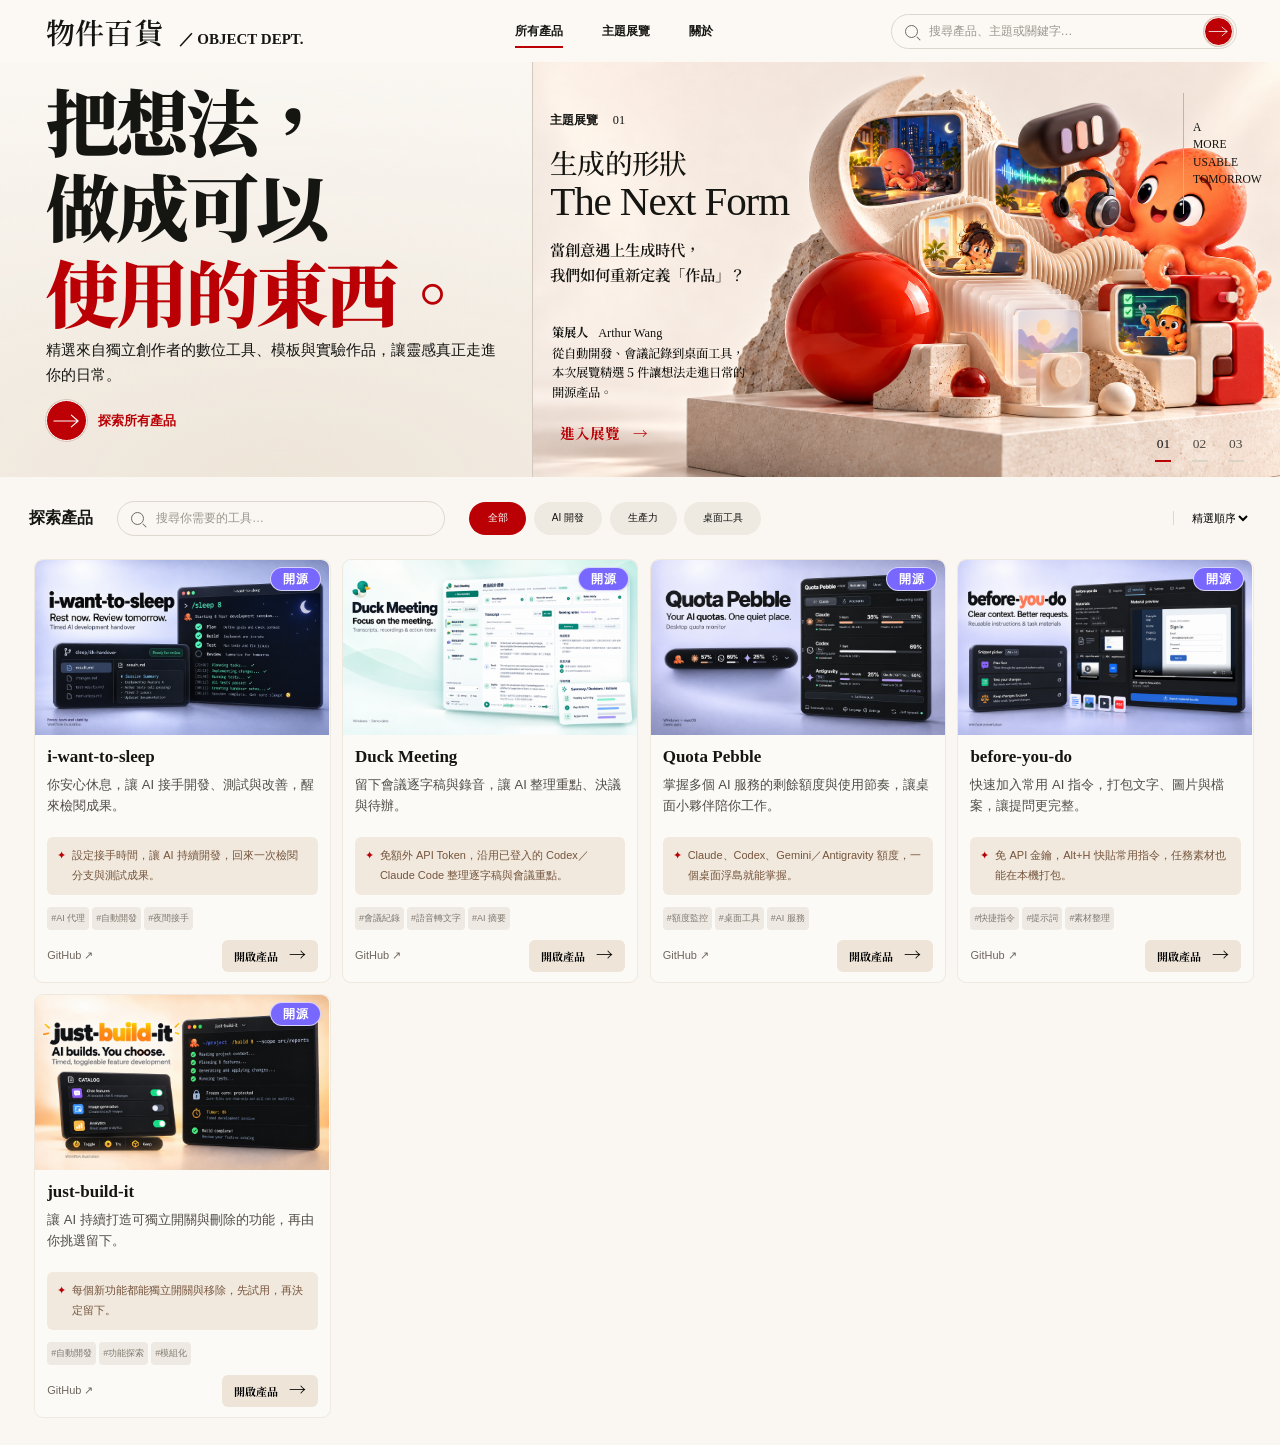
==== index.html @ e3a7eae2 "Publish Arthur Wang static product portfolio" ====
<!doctype html><html lang="zh-Hant"><meta charset="utf-8"><meta name="viewport" content="width=device-width, initial-scale=1"><title>物件百貨 — Arthur Wang 的開源產品展覽</title><meta name="description" content="探索 Arthur Wang 製作的開源產品：AI 開發、會議記錄、額度監控與桌面工具。">
<link rel="stylesheet" href="prototype.css">
<header><a href="#"><b>物件百貨 <small>／ OBJECT DEPT.</small></b></a><nav><a href="#products">所有產品</a><a href="#exhibition" id="nav-exhibition">主題展覽</a><a href="#about" id="about">關於</a></nav><div class="header-search"><span class="search-icon" aria-hidden="true"></span><input id="global-search" placeholder="搜尋產品、主題或關鍵字…" aria-label="全站搜尋"><button class="search-submit round-arrow" aria-label="查看搜尋結果"><svg viewBox="0 0 32 24" aria-hidden="true" focusable="false"><path d="M3 12h25m-7-6 7 6-7 6"/></svg></button></div></header>
<main><section class="hero"><div class="intro"><h1>把想法，<br>做成可以<br><span class="red">使用的東西。</span></h1><p>精選來自獨立創作者的數位工具、模板與實驗作品，讓靈感真正走進你的日常。</p><a class="primary" href="#products"><span class="circle round-arrow" aria-hidden="true"><svg viewBox="0 0 32 24" aria-hidden="true" focusable="false"><path d="M3 12h25m-7-6 7 6-7 6"/></svg></span>探索所有產品</a></div><section class="feature" id="exhibition" aria-label="主題展覽">
 <img class="exhibition-art" src="hero-options/with-products/exhibition-01.png" alt="章魚策展人：章魚角色、產品情境展框與暖白紅色雕塑">
 <div class="exhibition-copy" id="exhibition-panel" role="tabpanel" aria-labelledby="exhibition-tab-0">
  <p class="exhibition-eyebrow">主題展覽 <span id="exhibition-number">01</span></p>
  <h2><span id="exhibition-title">生成的形狀</span><span id="exhibition-english" lang="en">The Next Form</span></h2>
  <p id="exhibition-subtitle">當創意遇上生成時代，<br>我們如何重新定義「作品」？</p>
  <div class="exhibition-curator"><p>策展人 <span id="exhibition-curator">Arthur Wang</span></p><p id="exhibition-note">從自動開發、會議記錄到桌面工具，<br>本次展覽精選 5 件讓想法走進日常的<br>開源產品。</p></div>
  <button class="exhibition-link" id="enter">進入展覽 <span aria-hidden="true">→</span></button>
 </div>
 <p class="exhibition-motto" lang="en">A<br>MORE<br>USABLE<br>TOMORROW</p>
 <div class="exhibition-tabs" role="tablist" aria-label="選擇主題展覽"><button id="exhibition-tab-0" role="tab" aria-selected="true" aria-controls="exhibition-panel" tabindex="0" data-slide="0">01</button><button id="exhibition-tab-1" role="tab" aria-selected="false" aria-controls="exhibition-panel" tabindex="-1" data-slide="1">02</button><button id="exhibition-tab-2" role="tab" aria-selected="false" aria-controls="exhibition-panel" tabindex="-1" data-slide="2">03</button></div>
</section></section>
<section id="products"><div class="toolbar"><b>探索產品</b><label class="product-search"><span class="search-icon" aria-hidden="true"></span><input id="search" placeholder="搜尋你需要的工具…" aria-label="搜尋產品"></label><div class="chips" id="categories"></div><select id="sort" aria-label="產品排序"><option value="default">精選順序</option><option value="category">類別排序</option><option value="name">名稱排序</option></select><small id="count" aria-live="polite"></small></div><div class="grid"><article class="card" data-id="i-want-to-sleep" data-category="AI 開發" data-order="1">
 <div class="product-visual"><img src="products/i-want-to-sleep-marketplace-v2.png" alt="i-want-to-sleep 產品情境示意圖，參考 README 原圖生成"><span class="product-badge product-badge--opensource">開源</span></div>
 <div class="card-copy"><h3>i-want-to-sleep</h3><p>你安心休息，讓 AI 接手開發、測試與改善，醒來檢閱成果。</p><p class="product-highlight"><span aria-hidden="true">✦</span><span>設定接手時間，讓 AI 持續開發，回來一次檢閱分支與測試成果。</span></p></div>
 <footer><small><span class="tag">#AI 代理</span><span class="tag">#自動開發</span><span class="tag">#夜間接手</span></small><div class="card-actions"><a class="card-github" href="https://github.com/jaylooloomi/i-want-to-sleep" target="_blank" rel="noopener noreferrer" aria-label="i-want-to-sleep GitHub（另開分頁）" title="查看 GitHub">GitHub ↗</a><button class="open" aria-label="開啟產品：i-want-to-sleep">開啟產品 <span aria-hidden="true">→</span></button></div></footer>
</article>
<article class="card" data-id="i-want-to-duck-meeting" data-category="生產力" data-order="2">
 <div class="product-visual"><img src="products/i-want-to-duck-meeting-marketplace-v2.png" alt="Duck Meeting 產品情境示意圖，參考 README 原圖生成"><span class="product-badge product-badge--opensource">開源</span></div>
 <div class="card-copy"><h3>Duck Meeting</h3><p>留下會議逐字稿與錄音，讓 AI 整理重點、決議與待辦。</p><p class="product-highlight"><span aria-hidden="true">✦</span><span>免額外 API Token，沿用已登入的 Codex／Claude Code 整理逐字稿與會議重點。</span></p></div>
 <footer><small><span class="tag">#會議紀錄</span><span class="tag">#語音轉文字</span><span class="tag">#AI 摘要</span></small><div class="card-actions"><a class="card-github" href="https://github.com/jaylooloomi/i-want-to-duck-meeting" target="_blank" rel="noopener noreferrer" aria-label="Duck Meeting GitHub（另開分頁）" title="查看 GitHub">GitHub ↗</a><button class="open" aria-label="開啟產品：Duck Meeting">開啟產品 <span aria-hidden="true">→</span></button></div></footer>
</article>
<article class="card" data-id="quota-pebble" data-category="桌面工具" data-order="3">
 <div class="product-visual"><img src="products/quota-pebble-marketplace-v2.png" alt="Quota Pebble 產品情境示意圖，參考 README 原圖生成"><span class="product-badge product-badge--opensource">開源</span></div>
 <div class="card-copy"><h3>Quota Pebble</h3><p>掌握多個 AI 服務的剩餘額度與使用節奏，讓桌面小夥伴陪你工作。</p><p class="product-highlight"><span aria-hidden="true">✦</span><span>Claude、Codex、Gemini／Antigravity 額度，一個桌面浮島就能掌握。</span></p></div>
 <footer><small><span class="tag">#額度監控</span><span class="tag">#桌面工具</span><span class="tag">#AI 服務</span></small><div class="card-actions"><a class="card-github" href="https://github.com/jaylooloomi/quota-pebble" target="_blank" rel="noopener noreferrer" aria-label="Quota Pebble GitHub（另開分頁）" title="查看 GitHub">GitHub ↗</a><button class="open" aria-label="開啟產品：Quota Pebble">開啟產品 <span aria-hidden="true">→</span></button></div></footer>
</article>
<article class="card" data-id="before-you-do" data-category="生產力" data-order="4">
 <div class="product-visual"><img src="products/before-you-do-marketplace-v2.png" alt="before-you-do 產品情境示意圖，參考 README 原圖生成"><span class="product-badge product-badge--opensource">開源</span></div>
 <div class="card-copy"><h3>before-you-do</h3><p>快速加入常用 AI 指令，打包文字、圖片與檔案，讓提問更完整。</p><p class="product-highlight"><span aria-hidden="true">✦</span><span>免 API 金鑰，Alt+H 快貼常用指令，任務素材也能在本機打包。</span></p></div>
 <footer><small><span class="tag">#快捷指令</span><span class="tag">#提示詞</span><span class="tag">#素材整理</span></small><div class="card-actions"><a class="card-github" href="https://github.com/jaylooloomi/before-you-do" target="_blank" rel="noopener noreferrer" aria-label="before-you-do GitHub（另開分頁）" title="查看 GitHub">GitHub ↗</a><button class="open" aria-label="開啟產品：before-you-do">開啟產品 <span aria-hidden="true">→</span></button></div></footer>
</article>
<article class="card" data-id="just-build-it" data-category="AI 開發" data-order="5">
 <div class="product-visual"><img src="products/just-build-it-marketplace-v2.png" alt="just-build-it 產品情境示意圖，參考 README 原圖生成"><span class="product-badge product-badge--opensource">開源</span></div>
 <div class="card-copy"><h3>just-build-it</h3><p>讓 AI 持續打造可獨立開關與刪除的功能，再由你挑選留下。</p><p class="product-highlight"><span aria-hidden="true">✦</span><span>每個新功能都能獨立開關與移除，先試用，再決定留下。</span></p></div>
 <footer><small><span class="tag">#自動開發</span><span class="tag">#功能探索</span><span class="tag">#模組化</span></small><div class="card-actions"><a class="card-github" href="https://github.com/jaylooloomi/just-build-it" target="_blank" rel="noopener noreferrer" aria-label="just-build-it GitHub（另開分頁）" title="查看 GitHub">GitHub ↗</a><button class="open" aria-label="開啟產品：just-build-it">開啟產品 <span aria-hidden="true">→</span></button></div></footer>
</article></div><div id="empty" hidden>找不到符合的產品。<button id="reset">清除搜尋與分類</button></div></section></main><div id="notice">產品資料來自作者的 GitHub README；卡片主視覺為參考原圖生成的情境插畫。 <a href="wireframe.svg">Wireframe</a> · <a href="wireflow.svg">Wireflow</a></div>
<dialog id="detail" aria-labelledby="detail-title"><button class="close" type="button" aria-label="關閉詳情"><svg viewBox="0 0 24 24" aria-hidden="true" focusable="false"><path d="m5 5 14 14M19 5 5 19"/></svg></button><div id="detail-body"></div></dialog>
<script src="products/product-data.js"></script><script src="prototype.js"></script><script src="exhibition.js"></script></html>
---- prototype.css ----
@font-face{font-family:Portfolio Serif;src:url('assets/fonts/noto-serif-tc-400.woff2') format('woff2');font-weight:400;font-display:swap}
@font-face{font-family:Portfolio Serif;src:url('assets/fonts/noto-serif-tc-500.woff2') format('woff2');font-weight:500;font-display:swap}
@font-face{font-family:Portfolio Serif;src:url('assets/fonts/noto-serif-tc-600.woff2') format('woff2');font-weight:600;font-display:swap}
@font-face{font-family:Portfolio Serif;src:url('assets/fonts/noto-serif-tc-700.woff2') format('woff2');font-weight:700;font-display:swap}
@font-face{font-family:Portfolio Serif;src:url('assets/fonts/noto-serif-tc-900.woff2') format('woff2');font-weight:900;font-display:swap}
:root{--paper:#faf7f2;--ink:#151512;--red:#ba0005;--serif:'Portfolio Serif',Georgia,serif}
*{box-sizing:border-box}html{scroll-behavior:smooth}body{margin:0;background:var(--paper);color:var(--ink);font-family:'Microsoft JhengHei',Arial,sans-serif}button,a,input,select{font:inherit}button,a,select{cursor:pointer}button{border:0}a{color:inherit;text-decoration:none}button:focus-visible,a:focus-visible,input:focus-visible,select:focus-visible{outline:2px solid var(--red);outline-offset:4px}[hidden]{display:none!important}
header{height:62px;padding:0 38px 0 40px;display:flex;align-items:center;justify-content:space-between;gap:22px;background:#fcf9f4}header b{font:700 27px var(--serif);white-space:nowrap;letter-spacing:-1px}header b small{font:700 15px Georgia,serif;letter-spacing:0;margin-left:8px}nav{display:flex;gap:39px;align-items:center;margin-left:34px}nav a{font-size:12px;font-weight:700;position:relative;padding:15px 0}nav a:first-child:after{content:'';position:absolute;bottom:7px;height:2px;background:var(--red);left:0;right:0}.header-search{width:346px;height:35px;border:1px solid #dcd7ce;border-radius:24px;display:flex;align-items:center;padding:0 3px 0 13px;gap:9px}.search-icon{display:inline-block;width:13px;height:13px;border:1px solid #6e6b65;border-radius:50%;position:relative;flex:none}.search-icon:after{content:'';width:5px;height:1px;background:#6e6b65;position:absolute;right:-4px;bottom:-2px;transform:rotate(45deg)}input{font-size:12px;border:0;background:transparent;min-width:0;outline-offset:2px}input::placeholder{color:#99958e}#global-search{width:100%;height:30px}.search-submit{width:29px;height:29px;border-radius:50%;background:var(--red);color:#fff;font-size:21px;flex:none;line-height:24px}
.hero{height:364px;display:grid;grid-template-columns:466px minmax(0,1fr);background:radial-gradient(ellipse at 22% 100%,#eee5d9,transparent 70%),#faf7f2}.intro{padding:13px 27px 0 40px;overflow:hidden}.intro h1{font-family:var(--serif);font-size:64px;font-weight:900;line-height:1.17;letter-spacing:-3px;margin:0 0 10px;white-space:nowrap}.red{color:var(--red)}.intro p{font-family:var(--serif);font-size:14px;font-weight:500;line-height:1.85;margin:0 0 13px;letter-spacing:.2px}.primary{color:#fff;background:var(--red);border-radius:24px;padding:12px 20px;display:inline-block}.intro .primary{background:none;color:var(--red);padding:0;display:inline-flex;align-items:center;gap:11px;font-size:13px;font-weight:700}.intro .primary .circle{width:41px;height:41px;display:grid;place-items:center;background:var(--red);color:white;border-radius:50%;font-size:26px;font-weight:300;border:1px solid white;box-shadow:0 0 0 1px #d9c9bc}.feature{position:relative;min-width:0;overflow:hidden}.feature>img{display:block;width:100%;height:100%;object-fit:fill}.exhibition-link{position:absolute;left:14px;bottom:24px;background:none;color:transparent;width:130px;height:35px;border-radius:4px}.exhibition-link:hover{background:#b0000009}.exhibition-link:focus-visible{color:var(--red);background:var(--paper)}
.toolbar{height:82px;display:flex;align-items:center;padding:0 29px;gap:21px}.toolbar>b{font-size:16px;white-space:nowrap}.product-search{width:288px;flex:none;border:1px solid #ddd7ce;height:35px;display:flex;align-items:center;gap:10px;border-radius:24px;padding:0 13px}.product-search input{width:100%;height:30px}.chips{display:flex;align-items:center;gap:7px;white-space:nowrap}.chips button{font-size:10px;color:#79746d;background:#eee9e1;padding:0 16px;height:33px;border-radius:22px}.chips button.active{color:white;background:var(--red)}select{border:0;border-left:1px solid #ddd7ce;padding-left:14px;margin-left:auto;background:none;font-size:11px;width:78px;flex:none}#count{position:absolute;width:1px;height:1px;overflow:hidden;clip-path:inset(50%)}.grid{display:grid;grid-template-columns:repeat(4,minmax(0,1fr));gap:10px;padding:0 23px 27px 30px}.card{min-width:0;height:282px;border:1px solid #eee8df;border-radius:9px;overflow:hidden;background:#fcfaf6;display:flex;flex-direction:column}.card>img{display:block;width:100%;height:157px;object-fit:fill;flex:none}.card h3{font-family:var(--serif);font-size:15px;line-height:23px;font-weight:800;margin:4px 12px 4px;white-space:nowrap}.card h3 span{font:700 16px Georgia,serif;margin-left:5px}.card p{font-family:var(--serif);font-size:12px;line-height:19px;font-weight:500;margin:0 12px;color:#514d47;min-height:38px;max-width:235px}.card footer{margin:9px 12px 10px;display:flex;align-items:center;gap:7px;justify-content:space-between;margin-top:auto}.card small{display:flex;gap:3px;white-space:nowrap}.tag{background:#eeeae3;border-radius:4px;color:#817970;font-size:9px;padding:5px 3px}.open{font-family:var(--serif);font-size:10px;font-weight:700;background:#eee5d8;border-radius:6px;white-space:nowrap;padding:8px 13px}.open:hover{background:#e2d6c5}.open span{margin-left:8px;font-size:17px;line-height:10px}.card:has(.open:hover){border-color:#d1bdab}#empty{text-align:center;padding:50px}#reset{padding:12px;border-radius:8px;margin-left:14px}#notice{display:none}
dialog{border:1px solid #ded6ca;border-radius:15px;max-width:720px;width:90%;padding:28px;background:var(--paper);max-height:90vh;overflow:auto}dialog::backdrop{background:#0009}dialog img{width:100%;border-radius:8px}dialog p{line-height:1.8}.close{float:right;padding:8px 12px;border-radius:50%;background:#ece4d9}body.wire{filter:grayscale(1)}body.wire .card>img{visibility:hidden}body.wire .card{background:linear-gradient(#ddd 0 157px,#fafafa 157px)}body.wire .feature>img{opacity:.15}
@media(min-width:1200px){header{padding-left:3.56%;padding-right:3.39%}.hero{grid-template-columns:41.533% 58.467%;height:32.442vw}.intro{padding-top:1.16vw;padding-left:3.565vw}.intro h1{font-size:5.704vw}.intro p{font-size:1.248vw}.toolbar{gap:1.87vw}.product-search{width:25.67vw}.chips{gap:.62vw}.chips button{padding:0 1.42vw}.grid{gap:.89vw;padding-left:2.67%;padding-right:2.05%}.card{height:auto;min-height:282px}.card>img{height:auto;aspect-ratio:264/157}.card p{max-width:none}.card footer{margin-top:10px}}
@media(max-width:1050px){header{padding:0 24px}.header-search{width:260px}nav{gap:20px;margin-left:0}.toolbar{gap:12px;padding:0 24px}.product-search{width:220px}.chips button{padding:0 10px}.hero{grid-template-columns:41.5% 58.5%;height:340px}.intro{padding-left:28px}.intro h1{font-size:55px}.intro p{font-size:12px}.card h3{font-size:13px}.card h3 span{font-size:14px}.card footer{margin-left:8px;margin-right:8px}.tag{font-size:8px}.open{padding:8px}}
@media(max-width:850px){header{height:auto;min-height:105px;flex-wrap:wrap;padding:14px 22px;gap:12px}header b{font-size:23px}header b small{font-size:12px}nav{gap:20px}.header-search{width:100%;order:3}.hero{height:auto;grid-template-columns:1fr}.intro{padding:25px 25px 28px}.intro h1{font-size:54px;line-height:1.18}.intro p{font-size:14px;max-width:450px}.feature{aspect-ratio:656/364;width:100%}.toolbar{height:auto;padding:22px;flex-wrap:wrap;gap:14px}.product-search{flex:1}.chips{width:100%;overflow:auto;order:4}.chips button{font-size:12px;padding:0 17px}select{width:90px;font-size:12px}.grid{grid-template-columns:repeat(2,minmax(0,1fr));padding:0 22px 24px;gap:12px}.card{height:auto;min-height:288px}.card>img{height:auto;aspect-ratio:264/157}.card h3{font-size:15px}.card h3 span{font-size:15px}.card p{font-size:12px;max-width:none;margin-bottom:10px}.card footer{margin-top:auto}.tag{font-size:9px}.open{font-size:11px;padding:9px}}
@media(max-width:480px){header{padding:14px 18px}header b{font-size:24px}header b small{display:none}nav{gap:18px}nav a{font-size:11px}.intro h1{font-size:51px}.intro{padding-left:24px}.intro p{font-size:13px}.grid{grid-template-columns:1fr;padding:0 20px 24px;gap:15px}.card{min-height:0}.card>img{width:100%;height:auto}.card h3{font-size:18px;margin-top:10px}.card h3 span{font-size:18px}.card p{font-size:14px;line-height:1.7;margin-bottom:15px}.card footer{margin:0 12px 12px}.tag{font-size:10px}.toolbar{padding:20px}.product-search{width:auto;min-width:170px}select{margin-left:auto}.feature{aspect-ratio:656/364}.exhibition-link{bottom:5%;left:2%;width:22%;height:12%}}
@media(prefers-reduced-motion:reduce){html{scroll-behavior:auto}}
/* Desktop measurements taken from the 1122 × 1402 reference. */
@media(min-width:1051px) and (max-width:1199px){nav{position:absolute;left:411px;margin-left:0;gap:39px}.grid{grid-template-columns:264px repeat(3,minmax(0,1fr));column-gap:10px}.toolbar{gap:15px}.chips button{padding:0 17px}}
header b{font-size:29px;letter-spacing:.4px;font-weight:600}
.intro h1{margin-bottom:4px}.intro p{font-family:'Microsoft JhengHei',sans-serif;font-size:14px;line-height:25px;letter-spacing:0;margin-bottom:13px}
.card h3{font-size:16px;font-weight:700}.card p{font-family:'Microsoft JhengHei',sans-serif;font-size:13px;line-height:20px}.tag{font-size:9px}.open{font-size:11px;padding:8px 12px}
@media(max-width:850px){header b{font-size:23px}.intro p{max-width:450px}.card p{font-size:13px}.card h3{white-space:normal}.card footer{flex-wrap:wrap}}
@media(max-width:480px){.card h3{font-size:18px}.card p{font-size:14px}}

.intro p{font-size:15px}.card p{font-size:14px}@media(max-width:850px){.intro p{font-size:14px}.card p{font-size:13px}}@media(max-width:480px){.card p{font-size:14px}}
.feature{container-type:inline-size;border-left:1px solid #d1c9be}
.feature>.exhibition-art{position:absolute;inset:0;width:100%;height:100%;object-fit:fill}
.exhibition-copy{position:absolute;inset:0;z-index:1;padding:6.7cqw 0 0 2.3cqw;pointer-events:none;font-family:var(--serif)}
.exhibition-eyebrow{font-family:'Microsoft JhengHei',sans-serif;font-weight:700;font-size:1.65cqw;margin:0 0 2.1cqw}.exhibition-eyebrow span{margin-left:1.5cqw;font-family:Georgia,serif;font-weight:400}
.exhibition-copy h2{font-weight:500;font-size:3.7cqw;line-height:1.25;margin:0 0 1.8cqw;letter-spacing:-.1cqw}.exhibition-copy h2>span{display:block}.exhibition-copy h2>span[lang]{font-family:Georgia,serif;font-size:5.5cqw;letter-spacing:-.15cqw;line-height:1.08}
#exhibition-subtitle{white-space:pre-line;font-size:2.05cqw;font-weight:600;line-height:1.65;margin:0}
.exhibition-curator{position:absolute;top:34.9cqw;left:2.5cqw;width:37cqw;font-size:1.65cqw;line-height:1.6}.exhibition-curator p{margin:0}.exhibition-curator p:first-child{font-weight:700}.exhibition-curator span{margin-left:1cqw;font-family:Georgia,serif;font-weight:400}.exhibition-curator p:last-child{white-space:pre-line;font-weight:500}
.exhibition-copy .exhibition-link{pointer-events:auto;color:var(--red);font-family:var(--serif);font-weight:700;font-size:1.95cqw;left:2.5cqw;bottom:3.8cqw;top:auto;min-width:105px;width:auto;height:auto;padding:6px 0;background:none;border-radius:0}.exhibition-link span{margin-left:1.2cqw}.exhibition-link:hover{text-decoration:underline;text-underline-offset:5px}
.exhibition-motto{position:absolute;top:4.1cqw;right:2.5cqw;margin:0;border-left:1px solid #bcb7ae;padding:3.5cqw 0 3.5cqw 1.2cqw;font:1.55cqw/1.5 Georgia,serif;z-index:1}
.exhibition-tabs{position:absolute;right:4.5cqw;bottom:1.8cqw;display:flex;gap:1.9cqw;z-index:2}.exhibition-tabs button{position:relative;background:none;color:#4e4941;font:1.8cqw Georgia,serif;padding:8px 3px 12px;min-width:22px;min-height:30px}.exhibition-tabs button:after{content:'';position:absolute;bottom:2px;height:2px;background:#dbd3c6;left:3px;right:3px}.exhibition-tabs button[aria-selected=true]{color:#111}.exhibition-tabs button[aria-selected=true]:after{background:var(--red)}
@media(max-width:480px){.feature{aspect-ratio:auto;min-height:350px;background:#f4eee5}.feature>.exhibition-art{height:217px;top:auto;bottom:0}.exhibition-copy{padding-top:22px;padding-left:20px}.exhibition-eyebrow{font-size:11px;margin-bottom:10px}.exhibition-copy h2{font-size:23px;margin-bottom:10px}.exhibition-copy h2>span[lang]{font-size:28px}#exhibition-subtitle{font-size:12px}.exhibition-curator{top:175px;left:20px;width:210px;font-size:11px}.exhibition-copy .exhibition-link{left:20px;bottom:25px;font-size:13px}.exhibition-motto{font-size:9px;top:20px;right:15px}.exhibition-tabs{right:15px;bottom:12px;gap:10px}.exhibition-tabs button{font-size:12px;min-width:30px;min-height:35px}}
.round-arrow{display:inline-grid!important;place-items:center;flex-shrink:0;padding:0!important;background:#bc0005!important;border:1px solid #fff!important;box-shadow:0 0 0 1px #d7c8b8!important;border-radius:50%;color:white;transition:background-color .15s,box-shadow .15s}
.round-arrow svg{width:31px;height:24px;display:block;fill:none;stroke:currentColor;stroke-width:1.1;stroke-linecap:round;stroke-linejoin:round}
.intro .primary .circle{width:41px;height:41px}.search-submit.round-arrow{width:29px;height:29px}.search-submit.round-arrow svg{width:23px;height:19px}.round-arrow:hover,.primary:hover .round-arrow{background:#a50004!important;box-shadow:0 0 0 1px #bb9882!important}
.product-visual{position:relative;flex:none;width:100%;height:157px;overflow:hidden;border-radius:8px 8px 0 0;container-type:inline-size}.product-visual>img{display:block;width:100%;height:100%;object-fit:fill}
/* Opaque DOM labels cover the labels embedded in the preserved source crops. */
.product-badge{position:absolute;right:1.1%;top:2%;min-width:24%;height:18%;padding:0 9px;display:inline-flex;align-items:center;justify-content:center;white-space:nowrap;border-radius:100px;background:#7968ff;color:white;font-family:'Microsoft JhengHei',sans-serif;font-size:4.8cqw;line-height:1;font-weight:700;border:1px solid #ffffffb3;box-shadow:0 1px 3px #0000000d;z-index:1;letter-spacing:.5px}
.product-badge--featured{background:#c90710}.product-badge--new{background:#7968ff}
body.wire .product-visual>img{visibility:hidden}body.wire .product-visual{background:#ddd}
@media(min-width:1200px){.product-visual{height:auto;aspect-ratio:264/157}}
@media(max-width:850px){.product-visual{height:auto;aspect-ratio:264/157}}


/* Keep the exhibition hover underline continuous across text and arrow. */
.exhibition-link:hover{text-decoration:none}.exhibition-link:hover:after{content:'';position:absolute;left:0;right:0;bottom:1px;height:1px;background:currentColor;pointer-events:none}


/* Shift status labels left and widen their opaque coverage over baked labels. */
.product-badge{right:2.5%;min-width:25.5%}
/* Real product cards: clean artwork, independent labels and external links. */
.card{height:auto;min-height:327px}.card-copy{padding:0 0 10px}.card h3{font-family:Georgia,'Microsoft JhengHei',serif;font-size:17px;line-height:25px;white-space:normal;overflow-wrap:anywhere;margin:9px 12px 5px}.card p{font-size:13px;line-height:21px;min-height:63px;max-width:none}.card footer{flex-wrap:wrap;gap:10px;margin-top:auto}.card small{flex-wrap:wrap}.card-actions{display:flex;align-items:center;justify-content:space-between;width:100%;gap:8px}.card-github{font:11px Arial,sans-serif;color:#6f675e;padding:7px 0}.card-github:hover{color:var(--red);text-decoration:underline;text-underline-offset:3px}.product-visual>img{object-fit:cover}.product-badge--opensource{min-width:46px;height:24px;padding:0 12px;top:7px;right:8px;font-size:12px;background:#7968ff}.tag{padding:5px 4px;font-size:9px}
dialog{width:min(820px,calc(100% - 32px));max-width:820px;padding:30px;border-radius:17px}dialog .close{position:sticky;top:0;z-index:3;width:38px;height:38px;display:grid;place-items:center;font-size:19px}.detail-meta{font-size:12px;color:#6f675c;padding-top:10px}.detail-meta span{color:#857b6f}#detail-title{font:700 29px/1.25 Georgia,'Microsoft JhengHei',sans-serif;margin:18px 0 12px;overflow-wrap:anywhere}.detail-lead{font-size:15px;color:#514b43;margin:0 0 20px}.detail-hero{margin:0 0 14px}.detail-hero img{width:100%;height:auto;aspect-ratio:264/157;object-fit:cover;display:block}.detail-hero figcaption,figcaption{font-size:11px;color:#81776b;margin-top:8px;line-height:1.7}.detail-tags{display:flex;flex-wrap:wrap;gap:6px}.detail-tags .tag{font-size:11px;padding:6px 9px}.detail-actions{display:flex;gap:10px;flex-wrap:wrap;margin:22px 0 26px}.detail-action{font-size:13px;font-weight:700;padding:12px 18px;border-radius:7px;display:inline-flex;align-items:center;gap:17px}.detail-action.secondary{border:1px solid #d5cabc;background:#f1e9de}.detail-action:hover{filter:brightness(.95)}.detail-section{border-top:1px solid #e5ddd2;padding-top:21px;margin-top:24px}.detail-section h3{font-family:var(--serif);font-size:18px;font-weight:700;margin:0 0 12px}.detail-section ul,.detail-section ol{padding-left:23px;margin:0}.detail-section li{padding-left:3px;margin:9px 0;font-size:14px;line-height:1.8}.detail-section p{font-size:13px;margin:9px 0}.detail-note{background:#eee6d9;padding:12px;border-radius:7px;color:#6b5d4b}.readme-link{color:var(--red);font-size:13px;display:inline-block;margin-top:15px}.readme-link:hover{text-decoration:underline;text-underline-offset:4px}.original-gallery figure{margin:20px 0}.original-gallery img{max-height:520px;width:100%;object-fit:contain;background:#eee9e1;display:block;padding:8px;border:1px solid #e5ddd2}.detail-bottom{border-top:1px solid #e5ddd2;padding-top:22px;margin-bottom:12px}.source-note{font-size:11px;color:#8a8176}.exhibition-link:focus-visible{color:var(--red)}
@media(max-width:480px){dialog{padding:18px;width:calc(100% - 20px);max-height:94vh}#detail-title{font-size:25px}.detail-lead{font-size:14px}.detail-section li{font-size:13px}.detail-actions{gap:8px}.detail-action{padding:12px 14px}.card{min-height:0}.card p{min-height:0}.product-badge--opensource{font-size:12px;min-width:48px;height:26px}}


/* Fixed-size SVG keeps the close icon centered independently of font metrics. */
dialog .close{padding:0;min-width:38px;min-height:38px;flex-shrink:0;line-height:1;color:var(--ink);align-items:center;justify-items:center}dialog .close svg{width:18px;height:18px;display:block;fill:none;stroke:currentColor;stroke-width:1.2;stroke-linecap:round}


.card p.product-highlight{display:flex;align-items:flex-start;gap:6px;min-height:0;max-width:none;margin:0 12px 2px;padding:9px 10px;background:#f1e9dd;border-radius:6px;color:#75543d;font-family:'Microsoft JhengHei',sans-serif;font-size:11px;line-height:1.8}.product-highlight>span:first-child{color:#b60005;flex:none}.detail-highlight{padding:13px 15px;background:#f1e9dd;border-left:3px solid var(--red);border-radius:0 7px 7px 0;font-size:14px;color:#75543d;margin:0 0 20px}.detail-highlight>span{color:var(--red)}


/* Category labels: black text; selected red pill retains white text. */
.chips button{color:#151512}.chips button.active{color:#fff}


/* Give the richer exhibition artwork its own space below mobile curator copy. */
@media(max-width:480px){.feature{min-height:470px}.feature>.exhibition-art{height:230px}}
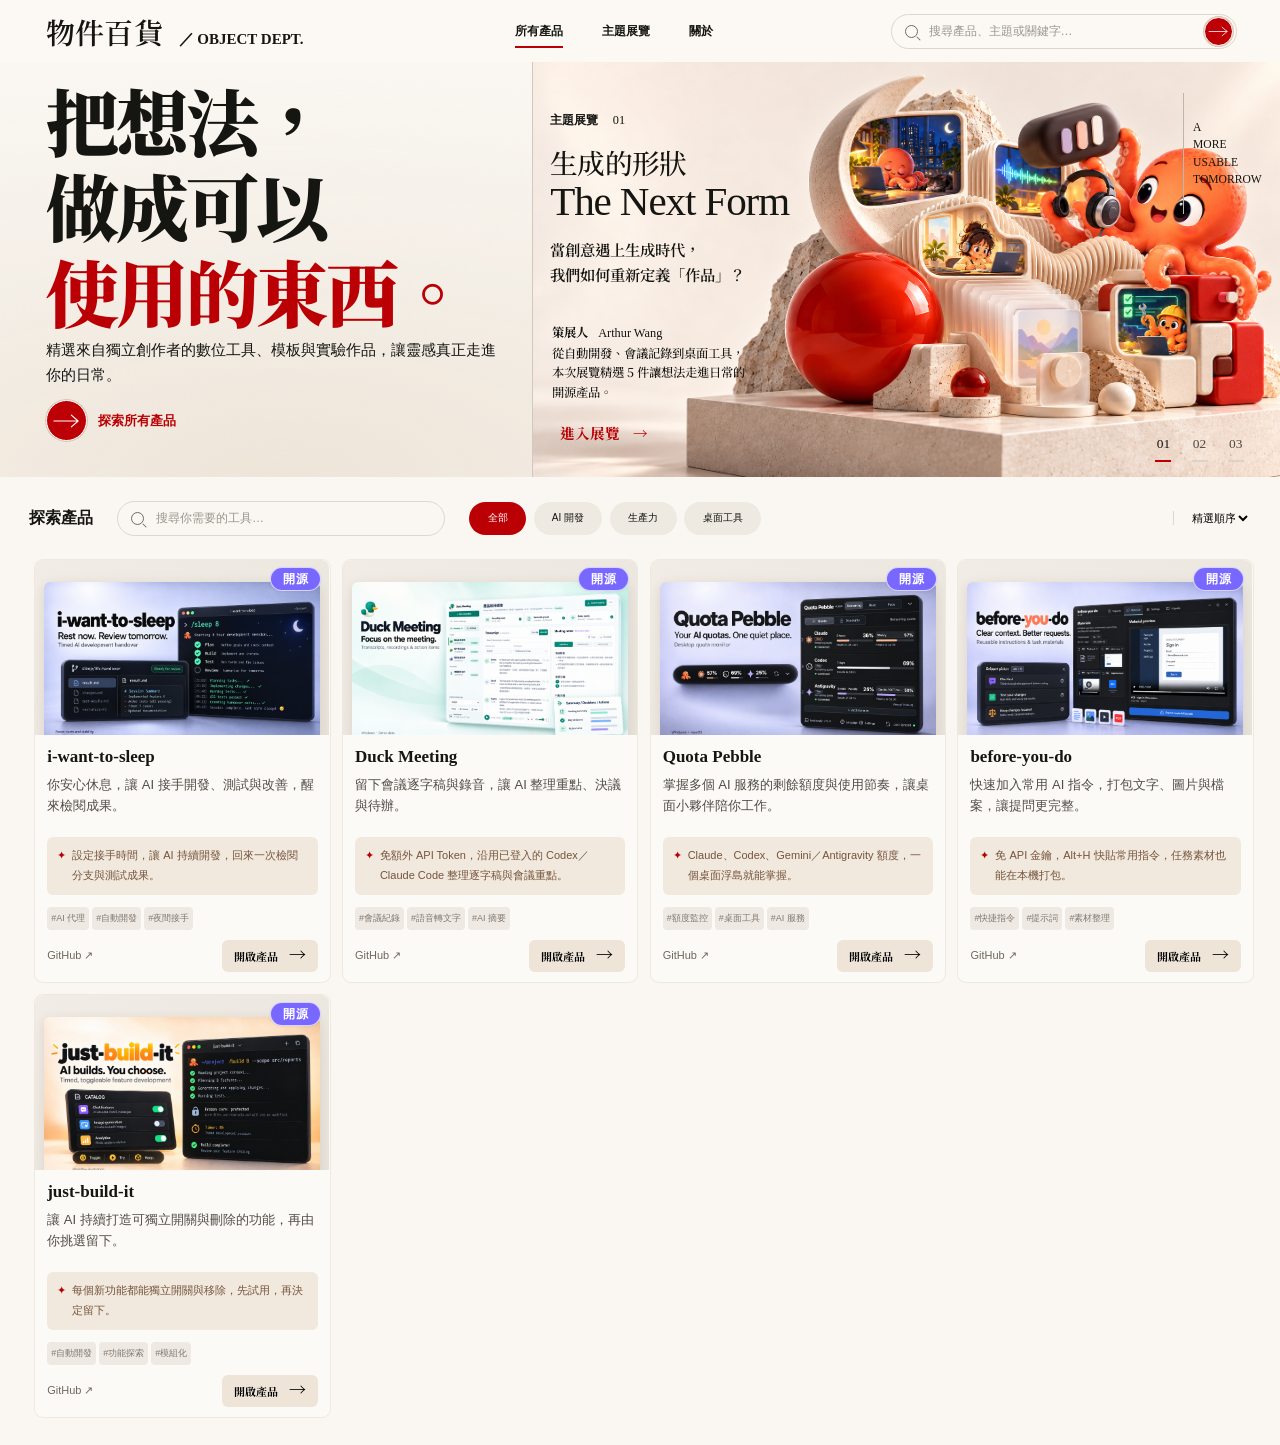
==== commit b0d6492f: "Add animated rising product previews" ====
--- a/index.html
+++ b/index.html
@@ -14,27 +14,27 @@
  <div class="exhibition-tabs" role="tablist" aria-label="選擇主題展覽"><button id="exhibition-tab-0" role="tab" aria-selected="true" aria-controls="exhibition-panel" tabindex="0" data-slide="0">01</button><button id="exhibition-tab-1" role="tab" aria-selected="false" aria-controls="exhibition-panel" tabindex="-1" data-slide="1">02</button><button id="exhibition-tab-2" role="tab" aria-selected="false" aria-controls="exhibition-panel" tabindex="-1" data-slide="2">03</button></div>
 </section></section>
 <section id="products"><div class="toolbar"><b>探索產品</b><label class="product-search"><span class="search-icon" aria-hidden="true"></span><input id="search" placeholder="搜尋你需要的工具…" aria-label="搜尋產品"></label><div class="chips" id="categories"></div><select id="sort" aria-label="產品排序"><option value="default">精選順序</option><option value="category">類別排序</option><option value="name">名稱排序</option></select><small id="count" aria-live="polite"></small></div><div class="grid"><article class="card" data-id="i-want-to-sleep" data-category="AI 開發" data-order="1">
- <div class="product-visual"><img src="products/i-want-to-sleep-marketplace-v2.png" alt="i-want-to-sleep 產品情境示意圖，參考 README 原圖生成"><span class="product-badge product-badge--opensource">開源</span></div>
+ <div class="product-visual"><div class="product-preview"><img src="products/i-want-to-sleep-marketplace-v2.png" alt="i-want-to-sleep 產品情境示意圖，參考 README 原圖生成"></div><span class="product-badge product-badge--opensource">開源</span></div>
  <div class="card-copy"><h3>i-want-to-sleep</h3><p>你安心休息，讓 AI 接手開發、測試與改善，醒來檢閱成果。</p><p class="product-highlight"><span aria-hidden="true">✦</span><span>設定接手時間，讓 AI 持續開發，回來一次檢閱分支與測試成果。</span></p></div>
  <footer><small><span class="tag">#AI 代理</span><span class="tag">#自動開發</span><span class="tag">#夜間接手</span></small><div class="card-actions"><a class="card-github" href="https://github.com/jaylooloomi/i-want-to-sleep" target="_blank" rel="noopener noreferrer" aria-label="i-want-to-sleep GitHub（另開分頁）" title="查看 GitHub">GitHub ↗</a><button class="open" aria-label="開啟產品：i-want-to-sleep">開啟產品 <span aria-hidden="true">→</span></button></div></footer>
 </article>
 <article class="card" data-id="i-want-to-duck-meeting" data-category="生產力" data-order="2">
- <div class="product-visual"><img src="products/i-want-to-duck-meeting-marketplace-v2.png" alt="Duck Meeting 產品情境示意圖，參考 README 原圖生成"><span class="product-badge product-badge--opensource">開源</span></div>
+ <div class="product-visual"><div class="product-preview"><img src="products/i-want-to-duck-meeting-marketplace-v2.png" alt="Duck Meeting 產品情境示意圖，參考 README 原圖生成"></div><span class="product-badge product-badge--opensource">開源</span></div>
  <div class="card-copy"><h3>Duck Meeting</h3><p>留下會議逐字稿與錄音，讓 AI 整理重點、決議與待辦。</p><p class="product-highlight"><span aria-hidden="true">✦</span><span>免額外 API Token，沿用已登入的 Codex／Claude Code 整理逐字稿與會議重點。</span></p></div>
  <footer><small><span class="tag">#會議紀錄</span><span class="tag">#語音轉文字</span><span class="tag">#AI 摘要</span></small><div class="card-actions"><a class="card-github" href="https://github.com/jaylooloomi/i-want-to-duck-meeting" target="_blank" rel="noopener noreferrer" aria-label="Duck Meeting GitHub（另開分頁）" title="查看 GitHub">GitHub ↗</a><button class="open" aria-label="開啟產品：Duck Meeting">開啟產品 <span aria-hidden="true">→</span></button></div></footer>
 </article>
 <article class="card" data-id="quota-pebble" data-category="桌面工具" data-order="3">
- <div class="product-visual"><img src="products/quota-pebble-marketplace-v2.png" alt="Quota Pebble 產品情境示意圖，參考 README 原圖生成"><span class="product-badge product-badge--opensource">開源</span></div>
+ <div class="product-visual"><div class="product-preview"><img src="products/quota-pebble-marketplace-v2.png" alt="Quota Pebble 產品情境示意圖，參考 README 原圖生成"></div><span class="product-badge product-badge--opensource">開源</span></div>
  <div class="card-copy"><h3>Quota Pebble</h3><p>掌握多個 AI 服務的剩餘額度與使用節奏，讓桌面小夥伴陪你工作。</p><p class="product-highlight"><span aria-hidden="true">✦</span><span>Claude、Codex、Gemini／Antigravity 額度，一個桌面浮島就能掌握。</span></p></div>
  <footer><small><span class="tag">#額度監控</span><span class="tag">#桌面工具</span><span class="tag">#AI 服務</span></small><div class="card-actions"><a class="card-github" href="https://github.com/jaylooloomi/quota-pebble" target="_blank" rel="noopener noreferrer" aria-label="Quota Pebble GitHub（另開分頁）" title="查看 GitHub">GitHub ↗</a><button class="open" aria-label="開啟產品：Quota Pebble">開啟產品 <span aria-hidden="true">→</span></button></div></footer>
 </article>
 <article class="card" data-id="before-you-do" data-category="生產力" data-order="4">
- <div class="product-visual"><img src="products/before-you-do-marketplace-v2.png" alt="before-you-do 產品情境示意圖，參考 README 原圖生成"><span class="product-badge product-badge--opensource">開源</span></div>
+ <div class="product-visual"><div class="product-preview"><img src="products/before-you-do-marketplace-v2.png" alt="before-you-do 產品情境示意圖，參考 README 原圖生成"></div><span class="product-badge product-badge--opensource">開源</span></div>
  <div class="card-copy"><h3>before-you-do</h3><p>快速加入常用 AI 指令，打包文字、圖片與檔案，讓提問更完整。</p><p class="product-highlight"><span aria-hidden="true">✦</span><span>免 API 金鑰，Alt+H 快貼常用指令，任務素材也能在本機打包。</span></p></div>
  <footer><small><span class="tag">#快捷指令</span><span class="tag">#提示詞</span><span class="tag">#素材整理</span></small><div class="card-actions"><a class="card-github" href="https://github.com/jaylooloomi/before-you-do" target="_blank" rel="noopener noreferrer" aria-label="before-you-do GitHub（另開分頁）" title="查看 GitHub">GitHub ↗</a><button class="open" aria-label="開啟產品：before-you-do">開啟產品 <span aria-hidden="true">→</span></button></div></footer>
 </article>
 <article class="card" data-id="just-build-it" data-category="AI 開發" data-order="5">
- <div class="product-visual"><img src="products/just-build-it-marketplace-v2.png" alt="just-build-it 產品情境示意圖，參考 README 原圖生成"><span class="product-badge product-badge--opensource">開源</span></div>
+ <div class="product-visual"><div class="product-preview"><img src="products/just-build-it-marketplace-v2.png" alt="just-build-it 產品情境示意圖，參考 README 原圖生成"></div><span class="product-badge product-badge--opensource">開源</span></div>
  <div class="card-copy"><h3>just-build-it</h3><p>讓 AI 持續打造可獨立開關與刪除的功能，再由你挑選留下。</p><p class="product-highlight"><span aria-hidden="true">✦</span><span>每個新功能都能獨立開關與移除，先試用，再決定留下。</span></p></div>
  <footer><small><span class="tag">#自動開發</span><span class="tag">#功能探索</span><span class="tag">#模組化</span></small><div class="card-actions"><a class="card-github" href="https://github.com/jaylooloomi/just-build-it" target="_blank" rel="noopener noreferrer" aria-label="just-build-it GitHub（另開分頁）" title="查看 GitHub">GitHub ↗</a><button class="open" aria-label="開啟產品：just-build-it">開啟產品 <span aria-hidden="true">→</span></button></div></footer>
 </article></div><div id="empty" hidden>找不到符合的產品。<button id="reset">清除搜尋與分類</button></div></section></main><div id="notice">產品資料來自作者的 GitHub README；卡片主視覺為參考原圖生成的情境插畫。 <a href="wireframe.svg">Wireframe</a> · <a href="wireflow.svg">Wireflow</a></div>
--- a/prototype.css
+++ b/prototype.css
@@ -67,6 +67,17 @@
 
 /* Category labels: black text; selected red pill retains white text. */
 .chips button{color:#151512}.chips button.active{color:#fff}
+/* A clipped preview rises into view like the marketplace reference. */
+.product-visual{background:linear-gradient(135deg,#f1ece5,#e9e4dc)}
+.product-preview{position:absolute;left:9px;right:9px;top:22px;aspect-ratio:264/157;transform:translateY(0);transition:transform 320ms cubic-bezier(.22,.61,.36,1),box-shadow 320ms ease;border-radius:6px;box-shadow:0 3px 12px #493a2920;will-change:transform}
+.product-preview>img{display:block;width:100%;height:100%;object-fit:cover;border-radius:6px}
+.card{transition:border-color 240ms ease,box-shadow 240ms ease}
+.card:focus-within{border-color:#d4c7b7;box-shadow:0 5px 18px #4433220a}
+.card:focus-within .product-preview{transform:translateY(-12px);box-shadow:0 8px 18px #493a2926}
+@media(hover:hover) and (pointer:fine){.card:hover{border-color:#d4c7b7;box-shadow:0 5px 18px #4433220a}.card:hover .product-preview{transform:translateY(-12px);box-shadow:0 8px 18px #493a2926}}
+@media(hover:none),(pointer:coarse){.product-preview{top:10px;transition:none}.card:focus-within .product-preview{transform:none}}
+@media(prefers-reduced-motion:reduce){.product-preview,.card{transition:none}.product-preview{top:10px;will-change:auto}.card:hover .product-preview,.card:focus-within .product-preview{transform:none}}
+body.wire .product-preview>img{visibility:hidden}
 
 
 /* Give the richer exhibition artwork its own space below mobile curator copy. */
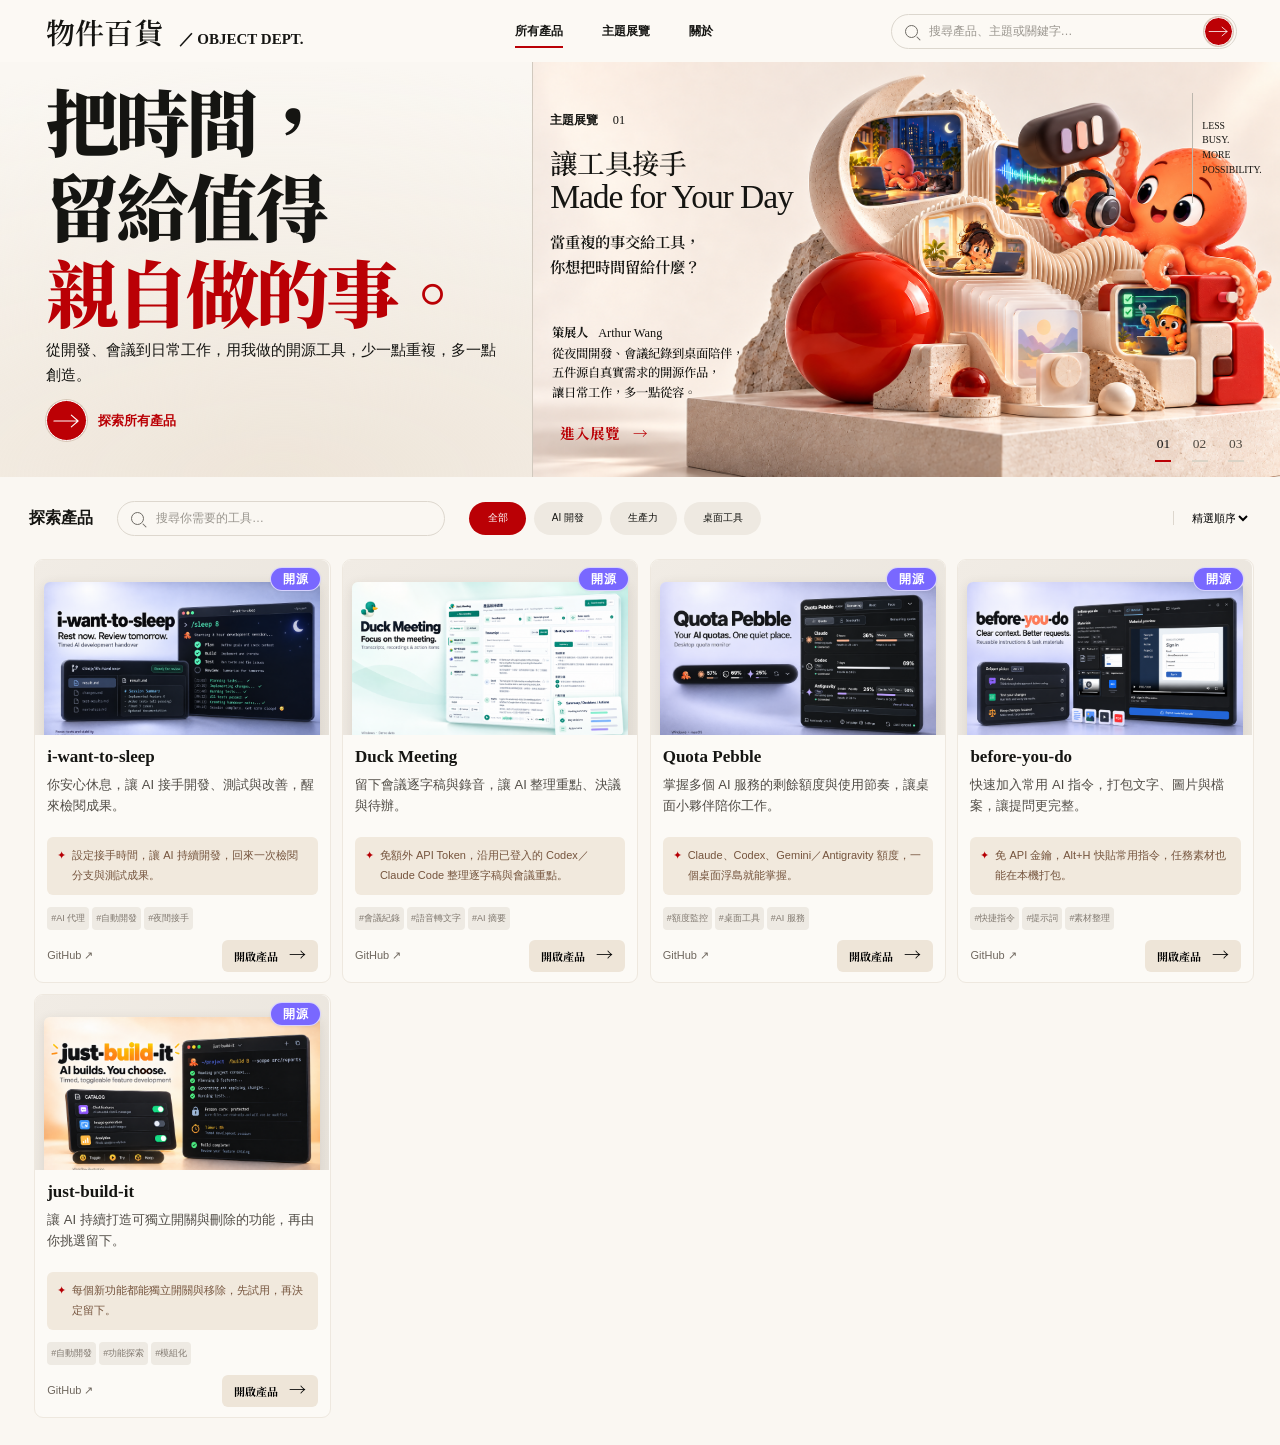
==== commit 61c39b39: "Publish refreshed homepage and exhibition copy" ====
--- a/index.html
+++ b/index.html
@@ -1,16 +1,16 @@
 <!doctype html><html lang="zh-Hant"><meta charset="utf-8"><meta name="viewport" content="width=device-width, initial-scale=1"><title>物件百貨 — Arthur Wang 的開源產品展覽</title><meta name="description" content="探索 Arthur Wang 製作的開源產品：AI 開發、會議記錄、額度監控與桌面工具。">
 <link rel="stylesheet" href="prototype.css">
 <header><a href="#"><b>物件百貨 <small>／ OBJECT DEPT.</small></b></a><nav><a href="#products">所有產品</a><a href="#exhibition" id="nav-exhibition">主題展覽</a><a href="#about" id="about">關於</a></nav><div class="header-search"><span class="search-icon" aria-hidden="true"></span><input id="global-search" placeholder="搜尋產品、主題或關鍵字…" aria-label="全站搜尋"><button class="search-submit round-arrow" aria-label="查看搜尋結果"><svg viewBox="0 0 32 24" aria-hidden="true" focusable="false"><path d="M3 12h25m-7-6 7 6-7 6"/></svg></button></div></header>
-<main><section class="hero"><div class="intro"><h1>把想法，<br>做成可以<br><span class="red">使用的東西。</span></h1><p>精選來自獨立創作者的數位工具、模板與實驗作品，讓靈感真正走進你的日常。</p><a class="primary" href="#products"><span class="circle round-arrow" aria-hidden="true"><svg viewBox="0 0 32 24" aria-hidden="true" focusable="false"><path d="M3 12h25m-7-6 7 6-7 6"/></svg></span>探索所有產品</a></div><section class="feature" id="exhibition" aria-label="主題展覽">
+<main><section class="hero"><div class="intro"><h1>把時間，<br>留給值得<br><span class="red">親自做的事。</span></h1><p>從開發、會議到日常工作，用我做的開源工具，少一點重複，多一點創造。</p><a class="primary" href="#products"><span class="circle round-arrow" aria-hidden="true"><svg viewBox="0 0 32 24" aria-hidden="true" focusable="false"><path d="M3 12h25m-7-6 7 6-7 6"/></svg></span>探索所有產品</a></div><section class="feature" id="exhibition" aria-label="主題展覽">
  <img class="exhibition-art" src="hero-options/with-products/exhibition-01.png" alt="章魚策展人：章魚角色、產品情境展框與暖白紅色雕塑">
  <div class="exhibition-copy" id="exhibition-panel" role="tabpanel" aria-labelledby="exhibition-tab-0">
   <p class="exhibition-eyebrow">主題展覽 <span id="exhibition-number">01</span></p>
-  <h2><span id="exhibition-title">生成的形狀</span><span id="exhibition-english" lang="en">The Next Form</span></h2>
-  <p id="exhibition-subtitle">當創意遇上生成時代，<br>我們如何重新定義「作品」？</p>
-  <div class="exhibition-curator"><p>策展人 <span id="exhibition-curator">Arthur Wang</span></p><p id="exhibition-note">從自動開發、會議記錄到桌面工具，<br>本次展覽精選 5 件讓想法走進日常的<br>開源產品。</p></div>
+  <h2><span id="exhibition-title">讓工具接手</span><span id="exhibition-english" lang="en">Made for Your Day</span></h2>
+  <p id="exhibition-subtitle">當重複的事交給工具，<br>你想把時間留給什麼？</p>
+  <div class="exhibition-curator"><p>策展人 <span id="exhibition-curator">Arthur Wang</span></p><p id="exhibition-note">從夜間開發、會議紀錄到桌面陪伴，<br>五件源自真實需求的開源作品，<br>讓日常工作，多一點從容。</p></div>
   <button class="exhibition-link" id="enter">進入展覽 <span aria-hidden="true">→</span></button>
  </div>
- <p class="exhibition-motto" lang="en">A<br>MORE<br>USABLE<br>TOMORROW</p>
+ <p class="exhibition-motto" lang="en">LESS<br>BUSY.<br>MORE<br>POSSIBILITY.</p>
  <div class="exhibition-tabs" role="tablist" aria-label="選擇主題展覽"><button id="exhibition-tab-0" role="tab" aria-selected="true" aria-controls="exhibition-panel" tabindex="0" data-slide="0">01</button><button id="exhibition-tab-1" role="tab" aria-selected="false" aria-controls="exhibition-panel" tabindex="-1" data-slide="1">02</button><button id="exhibition-tab-2" role="tab" aria-selected="false" aria-controls="exhibition-panel" tabindex="-1" data-slide="2">03</button></div>
 </section></section>
 <section id="products"><div class="toolbar"><b>探索產品</b><label class="product-search"><span class="search-icon" aria-hidden="true"></span><input id="search" placeholder="搜尋你需要的工具…" aria-label="搜尋產品"></label><div class="chips" id="categories"></div><select id="sort" aria-label="產品排序"><option value="default">精選順序</option><option value="category">類別排序</option><option value="name">名稱排序</option></select><small id="count" aria-live="polite"></small></div><div class="grid"><article class="card" data-id="i-want-to-sleep" data-category="AI 開發" data-order="1">
--- a/prototype.css
+++ b/prototype.css
@@ -83,3 +83,6 @@
 /* Give the richer exhibition artwork its own space below mobile curator copy. */
 @media(max-width:480px){.feature{min-height:470px}.feature>.exhibition-art{height:230px}}
 
+
+#exhibition-panel[aria-labelledby=exhibition-tab-0] #exhibition-english{font-size:4.5cqw}.exhibition-motto{font-size:1.3cqw}@media(max-width:480px){#exhibition-panel[aria-labelledby=exhibition-tab-0] #exhibition-english{font-size:25px}.exhibition-motto{font-size:8px}}
+
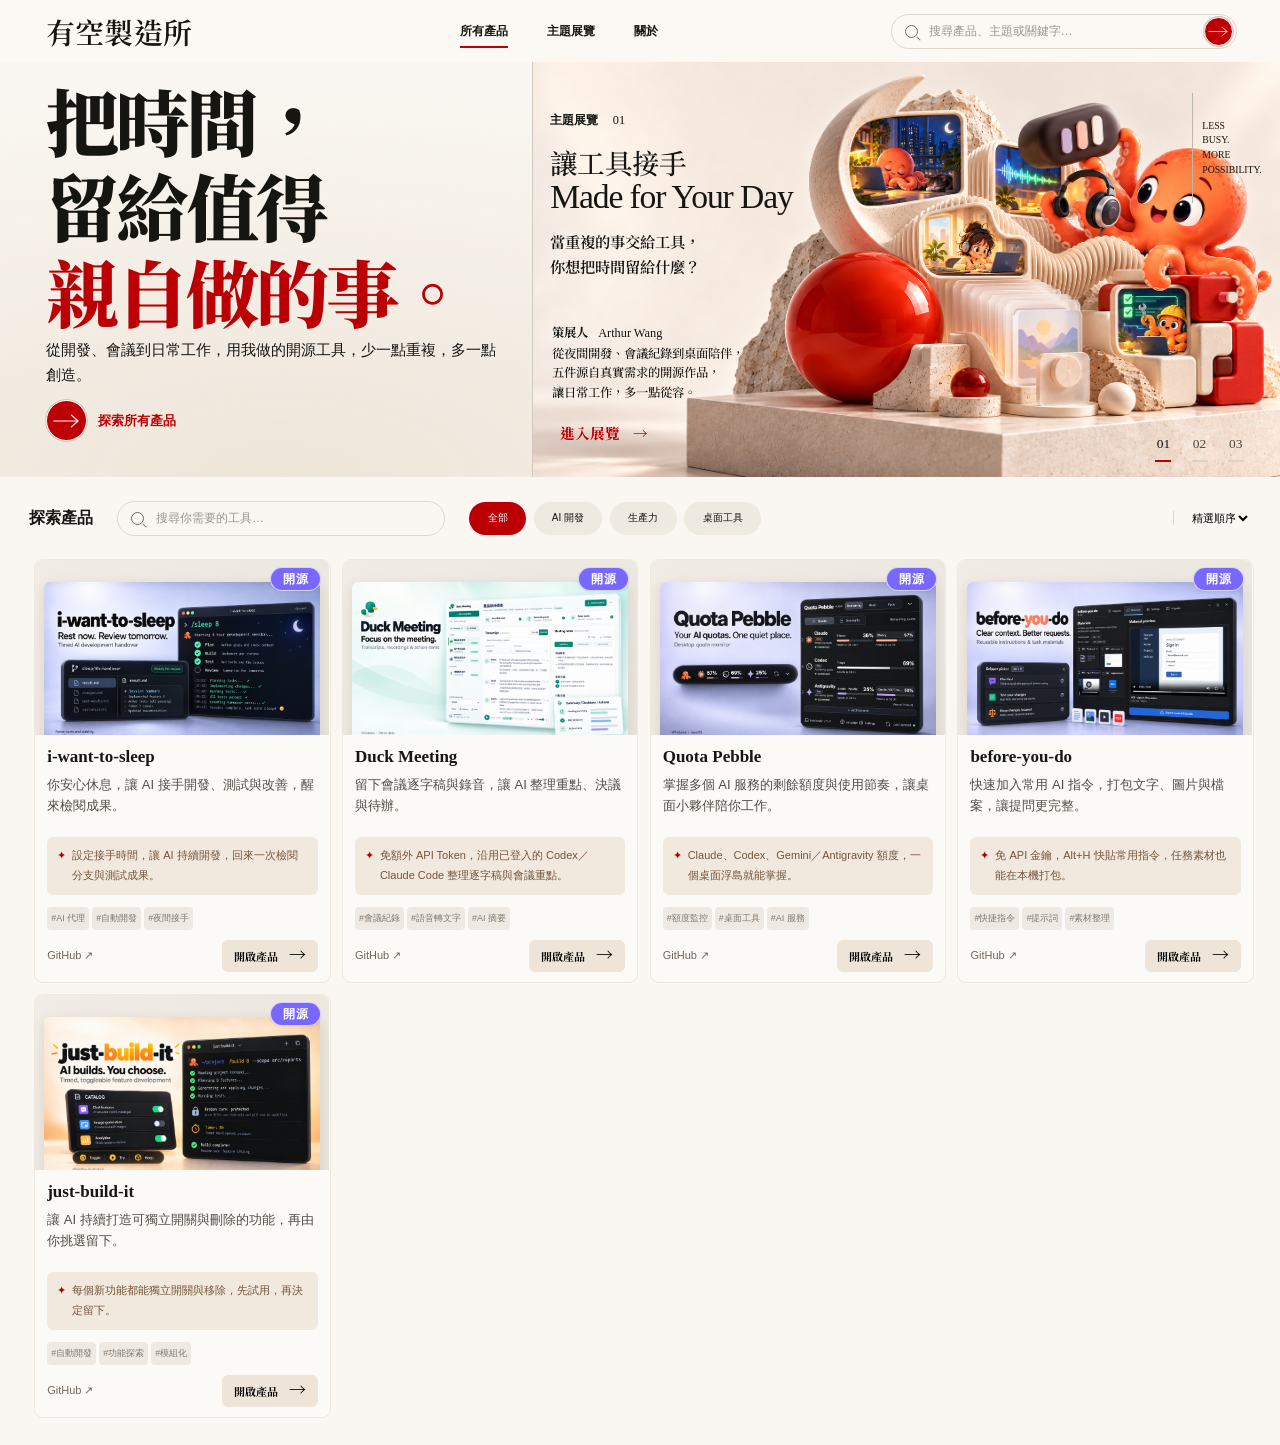
==== commit c3f5d18f: "Publish 有空製造所 brand name" ====
--- a/index.html
+++ b/index.html
@@ -1,6 +1,6 @@
-<!doctype html><html lang="zh-Hant"><meta charset="utf-8"><meta name="viewport" content="width=device-width, initial-scale=1"><title>物件百貨 — Arthur Wang 的開源產品展覽</title><meta name="description" content="探索 Arthur Wang 製作的開源產品：AI 開發、會議記錄、額度監控與桌面工具。">
+<!doctype html><html lang="zh-Hant"><meta charset="utf-8"><meta name="viewport" content="width=device-width, initial-scale=1"><title>有空製造所 — Arthur Wang 的開源產品展覽</title><meta name="description" content="探索 Arthur Wang 製作的開源產品：AI 開發、會議記錄、額度監控與桌面工具。">
 <link rel="stylesheet" href="prototype.css">
-<header><a href="#"><b>物件百貨 <small>／ OBJECT DEPT.</small></b></a><nav><a href="#products">所有產品</a><a href="#exhibition" id="nav-exhibition">主題展覽</a><a href="#about" id="about">關於</a></nav><div class="header-search"><span class="search-icon" aria-hidden="true"></span><input id="global-search" placeholder="搜尋產品、主題或關鍵字…" aria-label="全站搜尋"><button class="search-submit round-arrow" aria-label="查看搜尋結果"><svg viewBox="0 0 32 24" aria-hidden="true" focusable="false"><path d="M3 12h25m-7-6 7 6-7 6"/></svg></button></div></header>
+<header><a href="#"><b>有空製造所</b></a><nav><a href="#products">所有產品</a><a href="#exhibition" id="nav-exhibition">主題展覽</a><a href="#about" id="about">關於</a></nav><div class="header-search"><span class="search-icon" aria-hidden="true"></span><input id="global-search" placeholder="搜尋產品、主題或關鍵字…" aria-label="全站搜尋"><button class="search-submit round-arrow" aria-label="查看搜尋結果"><svg viewBox="0 0 32 24" aria-hidden="true" focusable="false"><path d="M3 12h25m-7-6 7 6-7 6"/></svg></button></div></header>
 <main><section class="hero"><div class="intro"><h1>把時間，<br>留給值得<br><span class="red">親自做的事。</span></h1><p>從開發、會議到日常工作，用我做的開源工具，少一點重複，多一點創造。</p><a class="primary" href="#products"><span class="circle round-arrow" aria-hidden="true"><svg viewBox="0 0 32 24" aria-hidden="true" focusable="false"><path d="M3 12h25m-7-6 7 6-7 6"/></svg></span>探索所有產品</a></div><section class="feature" id="exhibition" aria-label="主題展覽">
  <img class="exhibition-art" src="hero-options/with-products/exhibition-01.png" alt="章魚策展人：章魚角色、產品情境展框與暖白紅色雕塑">
  <div class="exhibition-copy" id="exhibition-panel" role="tabpanel" aria-labelledby="exhibition-tab-0">
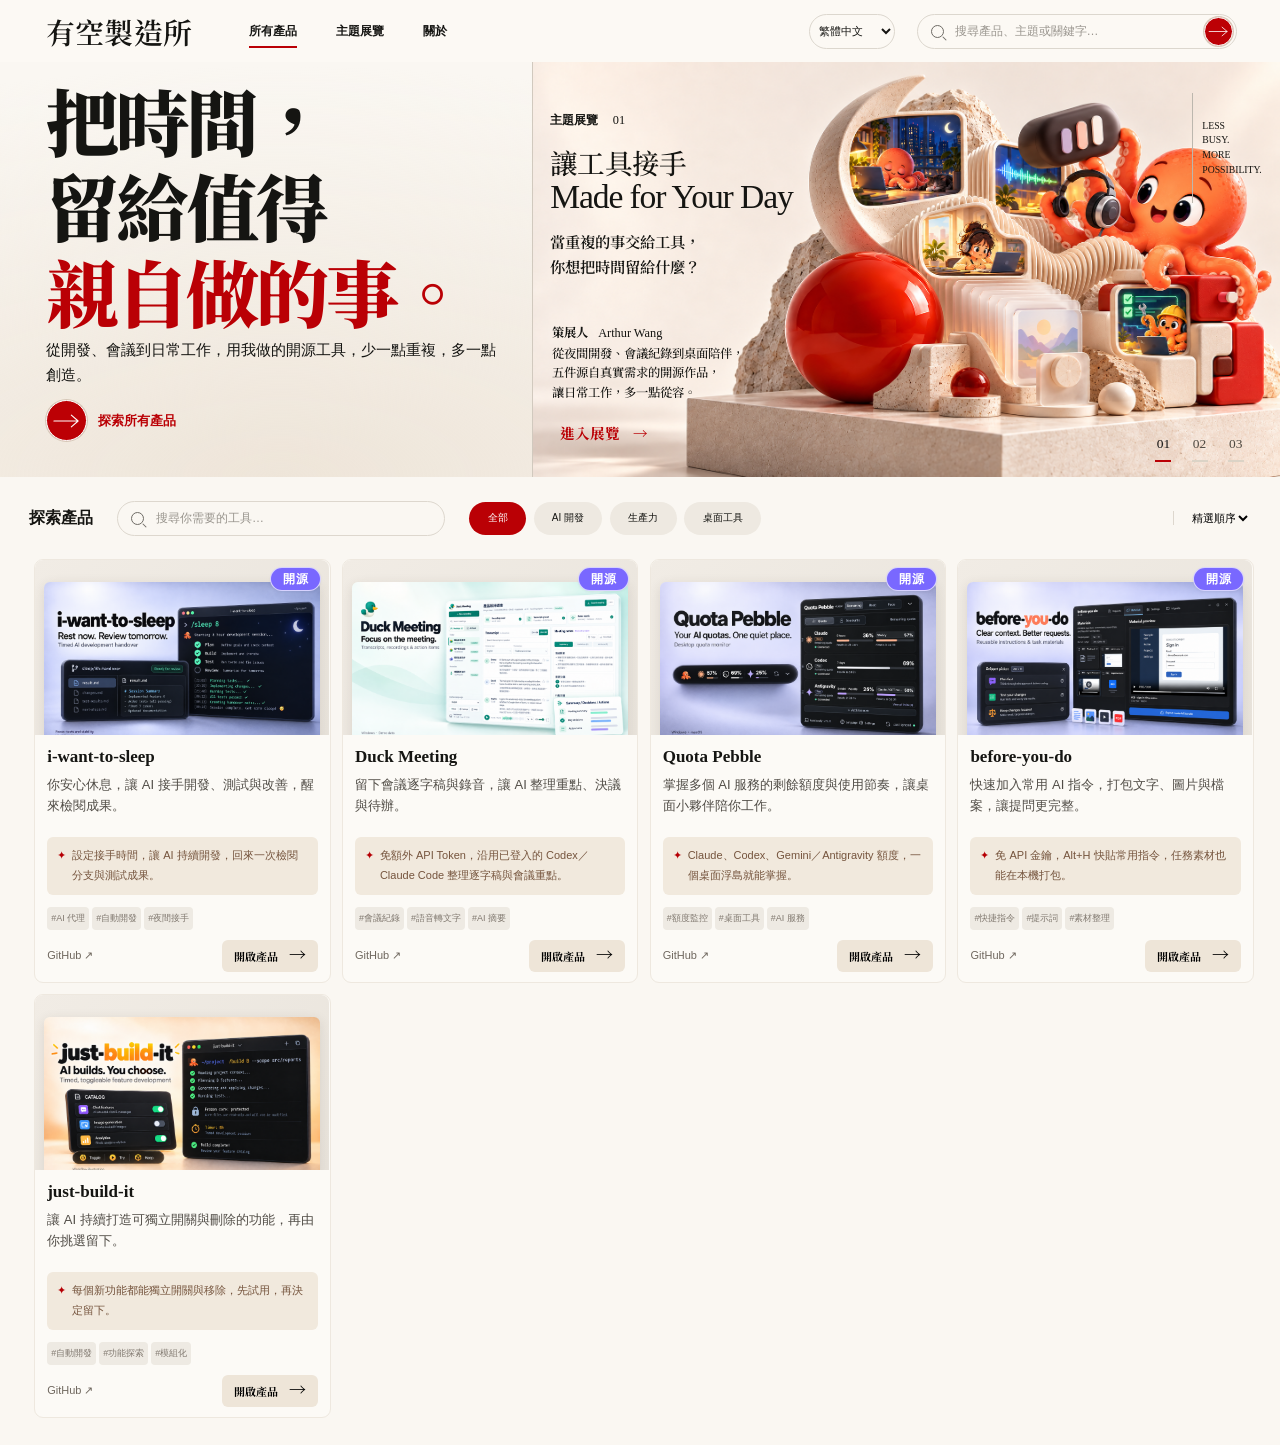
==== commit 0acdb027: "Publish four-language portfolio with responsive translations" ====
--- a/index.html
+++ b/index.html
@@ -39,4 +39,4 @@
  <footer><small><span class="tag">#自動開發</span><span class="tag">#功能探索</span><span class="tag">#模組化</span></small><div class="card-actions"><a class="card-github" href="https://github.com/jaylooloomi/just-build-it" target="_blank" rel="noopener noreferrer" aria-label="just-build-it GitHub（另開分頁）" title="查看 GitHub">GitHub ↗</a><button class="open" aria-label="開啟產品：just-build-it">開啟產品 <span aria-hidden="true">→</span></button></div></footer>
 </article></div><div id="empty" hidden>找不到符合的產品。<button id="reset">清除搜尋與分類</button></div></section></main><div id="notice">產品資料來自作者的 GitHub README；卡片主視覺為參考原圖生成的情境插畫。 <a href="wireframe.svg">Wireframe</a> · <a href="wireflow.svg">Wireflow</a></div>
 <dialog id="detail" aria-labelledby="detail-title"><button class="close" type="button" aria-label="關閉詳情"><svg viewBox="0 0 24 24" aria-hidden="true" focusable="false"><path d="m5 5 14 14M19 5 5 19"/></svg></button><div id="detail-body"></div></dialog>
-<script src="products/product-data.js"></script><script src="prototype.js"></script><script src="exhibition.js"></script></html>
+<script src="products/product-data.js"></script><script src="prototype.js"></script><script src="exhibition.js"></script><script src="locales.js"></script><script src="product-locales.js"></script><script src="i18n.js"></script></html>
--- a/prototype.css
+++ b/prototype.css
@@ -86,3 +86,28 @@
 
 #exhibition-panel[aria-labelledby=exhibition-tab-0] #exhibition-english{font-size:4.5cqw}.exhibition-motto{font-size:1.3cqw}@media(max-width:480px){#exhibition-panel[aria-labelledby=exhibition-tab-0] #exhibition-english{font-size:25px}.exhibition-motto{font-size:8px}}
 
+#language{width:86px;min-height:35px;margin-left:auto;padding:0 5px;border:1px solid #dcd7ce;border-radius:18px;font-size:11px;color:var(--ink);flex:none;background:#fcf9f4}
+header .header-search{width:clamp(180px,25vw,346px);flex-shrink:1}
+header nav{white-space:nowrap}
+html:not([lang=zh-Hant]) .intro h1{font-size:48px;letter-spacing:-1.7px;line-height:1.35}
+html[lang=ja]{--serif:'Yu Mincho','MS PMincho','Portfolio Serif',serif}
+html[lang=ko]{--serif:'Batang','Malgun Gothic',serif}
+html[lang=ja] body,html[lang=ja] .card p{font-family:'Yu Gothic','Meiryo',sans-serif}
+html[lang=ko] body,html[lang=ko] .card p{font-family:'Malgun Gothic',sans-serif;word-break:keep-all;overflow-wrap:anywhere}
+html[lang=ko] .intro h1{font-size:43px;letter-spacing:-1.5px}
+html:not([lang=zh-Hant]) .toolbar{gap:14px}
+html:not([lang=zh-Hant]) .product-search{flex:1;min-width:110px;max-width:288px;width:auto}
+html:not([lang=zh-Hant]) #sort{width:116px}
+html:not([lang=zh-Hant]) .chips button{padding:0 12px}
+html:not([lang=zh-Hant]) .exhibition-copy h2{font-size:3.4cqw}
+html:not([lang=zh-Hant]) .exhibition-curator{font-size:1.55cqw;width:41cqw}
+html:not([lang=zh-Hant]) #exhibition-subtitle{font-size:1.95cqw}
+html:not([lang=zh-Hant]) .product-badge--opensource{font-size:10px;padding:0 9px;max-width:calc(100% - 16px)}
+.card p,.detail-section p,.detail-section li,dialog p,.tag{overflow-wrap:anywhere}
+@media(min-width:1200px){html:not([lang=zh-Hant]) .intro h1{font-size:4.25vw}html[lang=ko] .intro h1{font-size:3.8vw}}
+@media(min-width:851px) and (max-width:1199px){header{gap:14px}header nav{position:static;margin-left:auto;gap:22px}html:not([lang=zh-Hant]) .toolbar>b{font-size:14px}}
+@media(min-width:851px) and (max-width:1050px){html:not([lang=zh-Hant]) .intro h1{font-size:39px}html[lang=ko] .intro h1{font-size:34px}header b{font-size:25px}header nav{gap:14px}}
+@media(max-width:850px){#language{order:1}header nav{order:2;margin:0;width:100%;justify-content:center;gap:30px}.header-search{order:3}header .header-search{width:100%;flex-shrink:0}html:not([lang=zh-Hant]) .intro h1{font-size:52px}html[lang=ko] .intro h1{font-size:46px}html:not([lang=zh-Hant]) .product-search{max-width:none}html:not([lang=zh-Hant]) .chips{gap:7px;flex-wrap:wrap;overflow:visible;white-space:normal}html:not([lang=zh-Hant]) .chips button{padding:0 14px}}
+@media(max-width:480px){html:not([lang=zh-Hant]) .intro h1{font-size:clamp(33px,10vw,42px)}html[lang=ko] .intro h1{font-size:clamp(28px,8.8vw,37px)}html:not([lang=zh-Hant]) .exhibition-copy h2{font-size:21px}html:not([lang=zh-Hant]) #exhibition-subtitle{font-size:12px}html:not([lang=zh-Hant]) .exhibition-curator{font-size:11px;width:calc(100% - 40px);top:175px}html:not([lang=zh-Hant]) .feature{min-height:505px}html:not([lang=zh-Hant]) .exhibition-copy .exhibition-link{bottom:235px}html:not([lang=zh-Hant]) .exhibition-motto{display:none}html:not([lang=zh-Hant]) .toolbar>b{width:100%}html:not([lang=zh-Hant]) .product-search{min-width:0}html:not([lang=zh-Hant]) #sort{width:110px}.card small{white-space:normal}.intro{padding-right:20px}}
+/* Let translated mobile exhibition copy determine its height before the artwork. */
+@media(max-width:480px){html:not([lang=zh-Hant]) .feature{min-height:0}html:not([lang=zh-Hant]) .exhibition-copy{position:relative;padding:22px 20px 250px}html:not([lang=zh-Hant]) .exhibition-curator{position:static;width:100%;margin-top:20px}html:not([lang=zh-Hant]) .exhibition-copy .exhibition-link{position:relative;left:auto;bottom:auto;display:inline-block;margin-top:16px}}
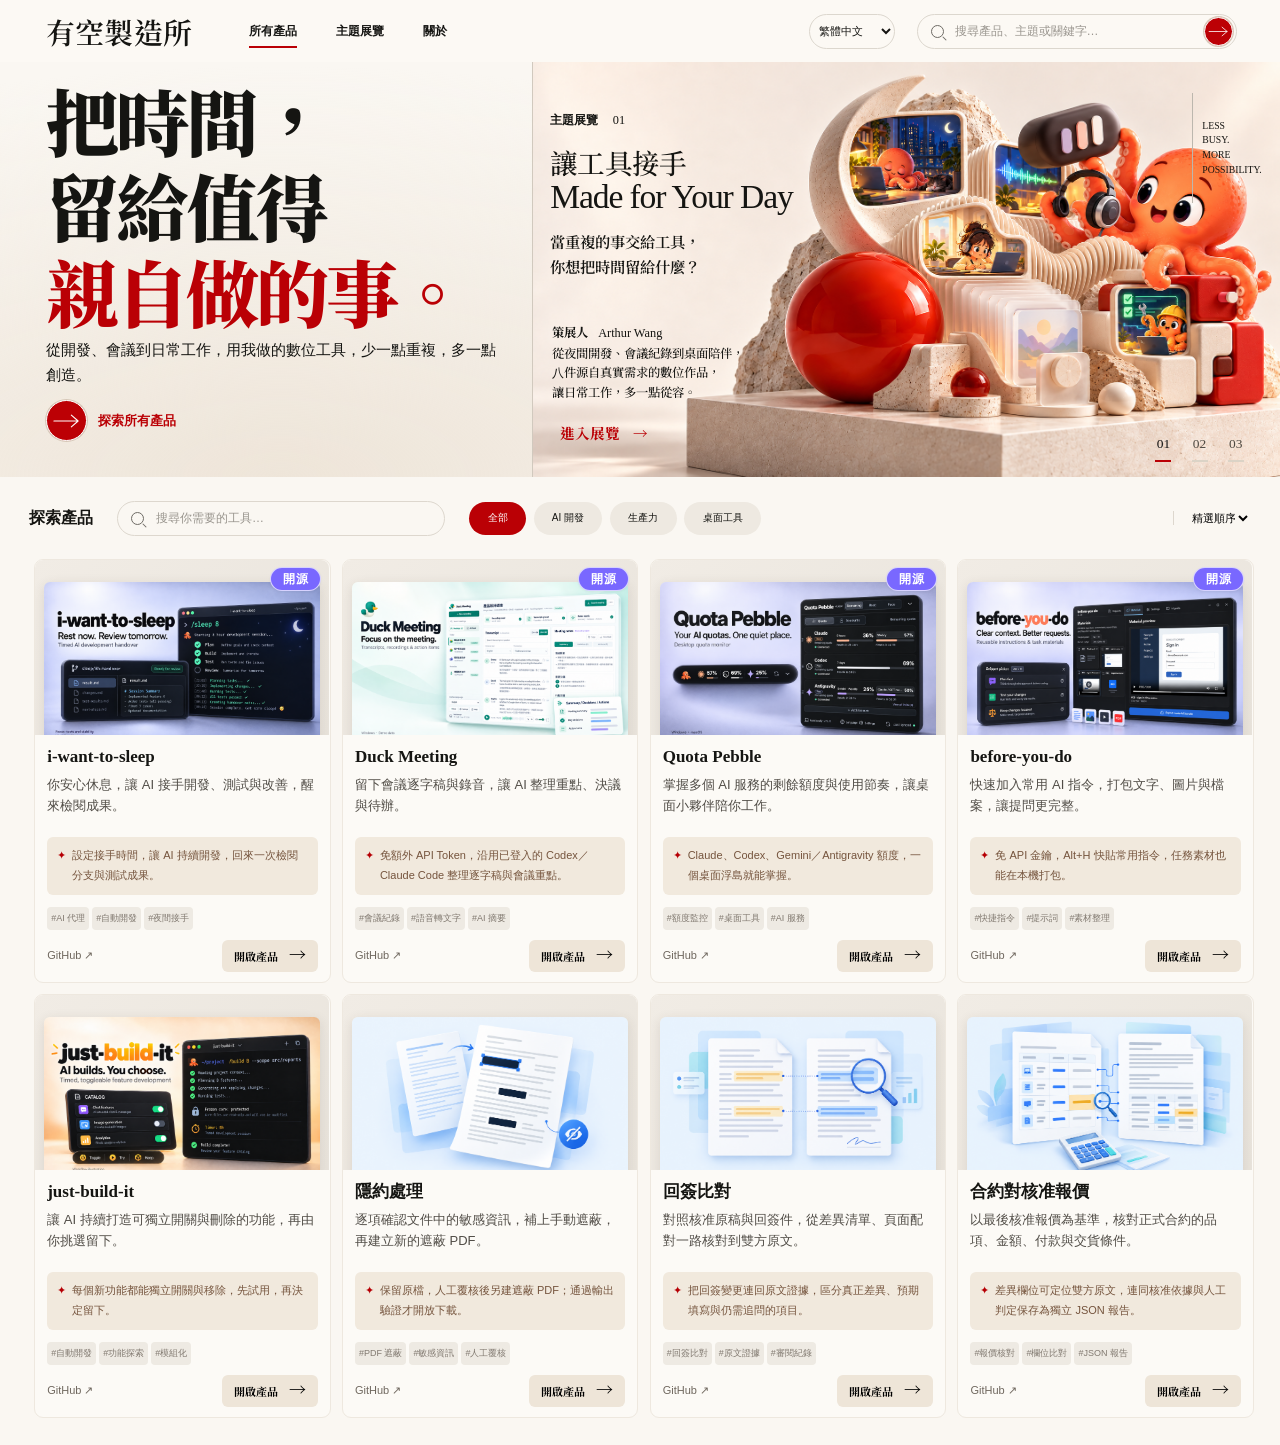
==== commit dd6d3d17: "Publish redaction signed-return and approved-quote product cards" ====
--- a/index.html
+++ b/index.html
@@ -1,13 +1,13 @@
-<!doctype html><html lang="zh-Hant"><meta charset="utf-8"><meta name="viewport" content="width=device-width, initial-scale=1"><title>有空製造所 — Arthur Wang 的開源產品展覽</title><meta name="description" content="探索 Arthur Wang 製作的開源產品：AI 開發、會議記錄、額度監控與桌面工具。">
+<!doctype html><html lang="zh-Hant"><meta charset="utf-8"><meta name="viewport" content="width=device-width, initial-scale=1"><title>有空製造所 — Arthur Wang 的數位產品展覽</title><meta name="description" content="探索 Arthur Wang 製作的數位產品：AI 開發、會議記錄、合約核對與桌面工具。">
 <link rel="stylesheet" href="prototype.css">
 <header><a href="#"><b>有空製造所</b></a><nav><a href="#products">所有產品</a><a href="#exhibition" id="nav-exhibition">主題展覽</a><a href="#about" id="about">關於</a></nav><div class="header-search"><span class="search-icon" aria-hidden="true"></span><input id="global-search" placeholder="搜尋產品、主題或關鍵字…" aria-label="全站搜尋"><button class="search-submit round-arrow" aria-label="查看搜尋結果"><svg viewBox="0 0 32 24" aria-hidden="true" focusable="false"><path d="M3 12h25m-7-6 7 6-7 6"/></svg></button></div></header>
-<main><section class="hero"><div class="intro"><h1>把時間，<br>留給值得<br><span class="red">親自做的事。</span></h1><p>從開發、會議到日常工作，用我做的開源工具，少一點重複，多一點創造。</p><a class="primary" href="#products"><span class="circle round-arrow" aria-hidden="true"><svg viewBox="0 0 32 24" aria-hidden="true" focusable="false"><path d="M3 12h25m-7-6 7 6-7 6"/></svg></span>探索所有產品</a></div><section class="feature" id="exhibition" aria-label="主題展覽">
+<main><section class="hero"><div class="intro"><h1>把時間，<br>留給值得<br><span class="red">親自做的事。</span></h1><p>從開發、會議到日常工作，用我做的數位工具，少一點重複，多一點創造。</p><a class="primary" href="#products"><span class="circle round-arrow" aria-hidden="true"><svg viewBox="0 0 32 24" aria-hidden="true" focusable="false"><path d="M3 12h25m-7-6 7 6-7 6"/></svg></span>探索所有產品</a></div><section class="feature" id="exhibition" aria-label="主題展覽">
  <img class="exhibition-art" src="hero-options/with-products/exhibition-01.png" alt="章魚策展人：章魚角色、產品情境展框與暖白紅色雕塑">
  <div class="exhibition-copy" id="exhibition-panel" role="tabpanel" aria-labelledby="exhibition-tab-0">
   <p class="exhibition-eyebrow">主題展覽 <span id="exhibition-number">01</span></p>
   <h2><span id="exhibition-title">讓工具接手</span><span id="exhibition-english" lang="en">Made for Your Day</span></h2>
   <p id="exhibition-subtitle">當重複的事交給工具，<br>你想把時間留給什麼？</p>
-  <div class="exhibition-curator"><p>策展人 <span id="exhibition-curator">Arthur Wang</span></p><p id="exhibition-note">從夜間開發、會議紀錄到桌面陪伴，<br>五件源自真實需求的開源作品，<br>讓日常工作，多一點從容。</p></div>
+  <div class="exhibition-curator"><p>策展人 <span id="exhibition-curator">Arthur Wang</span></p><p id="exhibition-note">從夜間開發、會議紀錄到桌面陪伴，<br>八件源自真實需求的數位作品，<br>讓日常工作，多一點從容。</p></div>
   <button class="exhibition-link" id="enter">進入展覽 <span aria-hidden="true">→</span></button>
  </div>
  <p class="exhibition-motto" lang="en">LESS<br>BUSY.<br>MORE<br>POSSIBILITY.</p>
@@ -37,6 +37,21 @@
  <div class="product-visual"><div class="product-preview"><img src="products/just-build-it-marketplace-v2.png" alt="just-build-it 產品情境示意圖，參考 README 原圖生成"></div><span class="product-badge product-badge--opensource">開源</span></div>
  <div class="card-copy"><h3>just-build-it</h3><p>讓 AI 持續打造可獨立開關與刪除的功能，再由你挑選留下。</p><p class="product-highlight"><span aria-hidden="true">✦</span><span>每個新功能都能獨立開關與移除，先試用，再決定留下。</span></p></div>
  <footer><small><span class="tag">#自動開發</span><span class="tag">#功能探索</span><span class="tag">#模組化</span></small><div class="card-actions"><a class="card-github" href="https://github.com/jaylooloomi/just-build-it" target="_blank" rel="noopener noreferrer" aria-label="just-build-it GitHub（另開分頁）" title="查看 GitHub">GitHub ↗</a><button class="open" aria-label="開啟產品：just-build-it">開啟產品 <span aria-hidden="true">→</span></button></div></footer>
+</article>
+<article class="card" data-id="contract-redact" data-category="生產力" data-order="6">
+ <div class="product-visual"><div class="product-preview"><img src="products/contract-redact.png" alt="隱約處理 產品功能示意插畫"></div><span class="product-badge product-badge--private">私有專案</span></div>
+ <div class="card-copy"><h3>隱約處理</h3><p>逐項確認文件中的敏感資訊，補上手動遮蔽，再建立新的遮蔽 PDF。</p><p class="product-highlight"><span aria-hidden="true">✦</span><span>保留原檔，人工覆核後另建遮蔽 PDF；通過輸出驗證才開放下載。</span></p></div>
+ <footer><small><span class="tag">#PDF 遮蔽</span><span class="tag">#敏感資訊</span><span class="tag">#人工覆核</span></small><div class="card-actions"><a class="card-github" href="https://github.com/jaylooloomi/marketplace-contract-ocr-ai" target="_blank" rel="noopener noreferrer" aria-label="隱約處理 GitHub（另開分頁）" title="查看 GitHub">GitHub ↗</a><button class="open" aria-label="開啟產品：隱約處理">開啟產品 <span aria-hidden="true">→</span></button></div></footer>
+</article>
+<article class="card" data-id="contract-signback" data-category="生產力" data-order="7">
+ <div class="product-visual"><div class="product-preview"><img src="products/contract-signback.png" alt="回簽比對 產品功能示意插畫"></div><span class="product-badge product-badge--private">私有專案</span></div>
+ <div class="card-copy"><h3>回簽比對</h3><p>對照核准原稿與回簽件，從差異清單、頁面配對一路核對到雙方原文。</p><p class="product-highlight"><span aria-hidden="true">✦</span><span>把回簽變更連回原文證據，區分真正差異、預期填寫與仍需追問的項目。</span></p></div>
+ <footer><small><span class="tag">#回簽比對</span><span class="tag">#原文證據</span><span class="tag">#審閱紀錄</span></small><div class="card-actions"><a class="card-github" href="https://github.com/jaylooloomi/marketplace-contract-ocr-ai" target="_blank" rel="noopener noreferrer" aria-label="回簽比對 GitHub（另開分頁）" title="查看 GitHub">GitHub ↗</a><button class="open" aria-label="開啟產品：回簽比對">開啟產品 <span aria-hidden="true">→</span></button></div></footer>
+</article>
+<article class="card" data-id="contract-quote" data-category="生產力" data-order="8">
+ <div class="product-visual"><div class="product-preview"><img src="products/contract-quote.png" alt="合約對核准報價 產品功能示意插畫"></div><span class="product-badge product-badge--private">私有專案</span></div>
+ <div class="card-copy"><h3>合約對核准報價</h3><p>以最後核准報價為基準，核對正式合約的品項、金額、付款與交貨條件。</p><p class="product-highlight"><span aria-hidden="true">✦</span><span>差異欄位可定位雙方原文，連同核准依據與人工判定保存為獨立 JSON 報告。</span></p></div>
+ <footer><small><span class="tag">#報價核對</span><span class="tag">#欄位比對</span><span class="tag">#JSON 報告</span></small><div class="card-actions"><a class="card-github" href="https://github.com/jaylooloomi/marketplace-contract-ocr-ai" target="_blank" rel="noopener noreferrer" aria-label="合約對核准報價 GitHub（另開分頁）" title="查看 GitHub">GitHub ↗</a><button class="open" aria-label="開啟產品：合約對核准報價">開啟產品 <span aria-hidden="true">→</span></button></div></footer>
 </article></div><div id="empty" hidden>找不到符合的產品。<button id="reset">清除搜尋與分類</button></div></section></main><div id="notice">產品資料來自作者的 GitHub README；卡片主視覺為參考原圖生成的情境插畫。 <a href="wireframe.svg">Wireframe</a> · <a href="wireflow.svg">Wireflow</a></div>
 <dialog id="detail" aria-labelledby="detail-title"><button class="close" type="button" aria-label="關閉詳情"><svg viewBox="0 0 24 24" aria-hidden="true" focusable="false"><path d="m5 5 14 14M19 5 5 19"/></svg></button><div id="detail-body"></div></dialog>
-<script src="products/product-data.js"></script><script src="prototype.js"></script><script src="exhibition.js"></script><script src="locales.js"></script><script src="product-locales.js"></script><script src="i18n.js"></script></html>
+<script src="products/product-data.js"></script><script src="prototype.js"></script><script src="exhibition.js"></script><script src="locales.js"></script><script src="product-locales.js"></script><script src="contract-locales.js"></script><script src="i18n.js"></script></html>
--- a/prototype.css
+++ b/prototype.css
@@ -111,3 +111,7 @@
 @media(max-width:480px){html:not([lang=zh-Hant]) .intro h1{font-size:clamp(33px,10vw,42px)}html[lang=ko] .intro h1{font-size:clamp(28px,8.8vw,37px)}html:not([lang=zh-Hant]) .exhibition-copy h2{font-size:21px}html:not([lang=zh-Hant]) #exhibition-subtitle{font-size:12px}html:not([lang=zh-Hant]) .exhibition-curator{font-size:11px;width:calc(100% - 40px);top:175px}html:not([lang=zh-Hant]) .feature{min-height:505px}html:not([lang=zh-Hant]) .exhibition-copy .exhibition-link{bottom:235px}html:not([lang=zh-Hant]) .exhibition-motto{display:none}html:not([lang=zh-Hant]) .toolbar>b{width:100%}html:not([lang=zh-Hant]) .product-search{min-width:0}html:not([lang=zh-Hant]) #sort{width:110px}.card small{white-space:normal}.intro{padding-right:20px}}
 /* Let translated mobile exhibition copy determine its height before the artwork. */
 @media(max-width:480px){html:not([lang=zh-Hant]) .feature{min-height:0}html:not([lang=zh-Hant]) .exhibition-copy{position:relative;padding:22px 20px 250px}html:not([lang=zh-Hant]) .exhibition-curator{position:static;width:100%;margin-top:20px}html:not([lang=zh-Hant]) .exhibition-copy .exhibition-link{position:relative;left:auto;bottom:auto;display:inline-block;margin-top:16px}}
+/* Private local products use a distinct status without implying an open-source license. */
+.product-badge--private{min-width:46px;height:24px;padding:0 12px;top:7px;right:8px;font-size:12px;background:#536c82}
+html:not([lang=zh-Hant]) .product-badge--private{font-size:10px;padding:0 9px;max-width:calc(100% - 16px)}
+@media(max-width:480px){.product-badge--private{height:26px}}
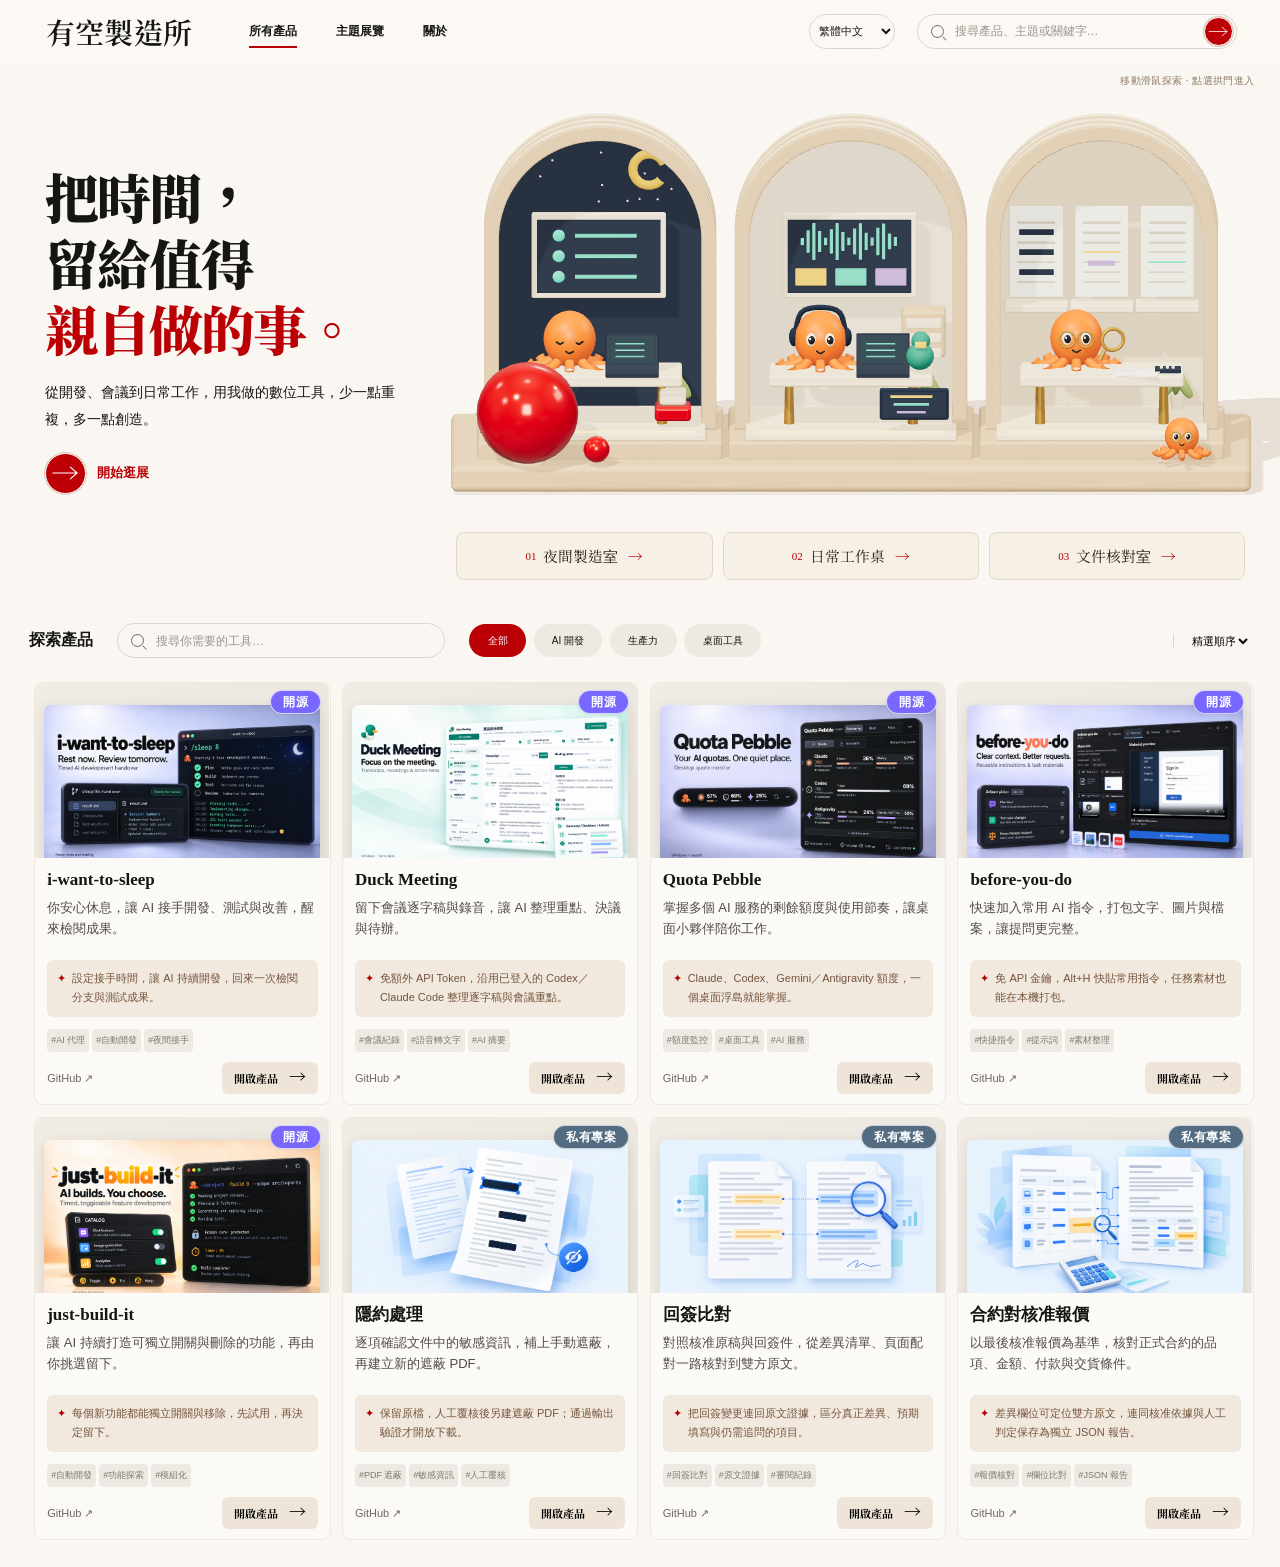
==== commit dd882fdb: "Publish three interactive 3D portal showrooms" ====
--- a/index.html
+++ b/index.html
@@ -1,8 +1,8 @@
 <!doctype html><html lang="zh-Hant"><meta charset="utf-8"><meta name="viewport" content="width=device-width, initial-scale=1"><title>有空製造所 — Arthur Wang 的數位產品展覽</title><meta name="description" content="探索 Arthur Wang 製作的數位產品：AI 開發、會議記錄、合約核對與桌面工具。">
-<link rel="stylesheet" href="prototype.css">
+<link rel="stylesheet" href="prototype.css"><link rel="stylesheet" href="portal-world.css">
 <header><a href="#"><b>有空製造所</b></a><nav><a href="#products">所有產品</a><a href="#exhibition" id="nav-exhibition">主題展覽</a><a href="#about" id="about">關於</a></nav><div class="header-search"><span class="search-icon" aria-hidden="true"></span><input id="global-search" placeholder="搜尋產品、主題或關鍵字…" aria-label="全站搜尋"><button class="search-submit round-arrow" aria-label="查看搜尋結果"><svg viewBox="0 0 32 24" aria-hidden="true" focusable="false"><path d="M3 12h25m-7-6 7 6-7 6"/></svg></button></div></header>
 <main><section class="hero"><div class="intro"><h1>把時間，<br>留給值得<br><span class="red">親自做的事。</span></h1><p>從開發、會議到日常工作，用我做的數位工具，少一點重複，多一點創造。</p><a class="primary" href="#products"><span class="circle round-arrow" aria-hidden="true"><svg viewBox="0 0 32 24" aria-hidden="true" focusable="false"><path d="M3 12h25m-7-6 7 6-7 6"/></svg></span>探索所有產品</a></div><section class="feature" id="exhibition" aria-label="主題展覽">
- <img class="exhibition-art" src="hero-options/with-products/exhibition-01.png" alt="章魚策展人：章魚角色、產品情境展框與暖白紅色雕塑">
+ <img class="exhibition-art" src="portal-world-fallback.png" alt="章魚策展人：章魚角色、產品情境展框與暖白紅色雕塑">
  <div class="exhibition-copy" id="exhibition-panel" role="tabpanel" aria-labelledby="exhibition-tab-0">
   <p class="exhibition-eyebrow">主題展覽 <span id="exhibition-number">01</span></p>
   <h2><span id="exhibition-title">讓工具接手</span><span id="exhibition-english" lang="en">Made for Your Day</span></h2>
@@ -54,4 +54,4 @@
  <footer><small><span class="tag">#報價核對</span><span class="tag">#欄位比對</span><span class="tag">#JSON 報告</span></small><div class="card-actions"><a class="card-github" href="https://github.com/jaylooloomi/marketplace-contract-ocr-ai" target="_blank" rel="noopener noreferrer" aria-label="合約對核准報價 GitHub（另開分頁）" title="查看 GitHub">GitHub ↗</a><button class="open" aria-label="開啟產品：合約對核准報價">開啟產品 <span aria-hidden="true">→</span></button></div></footer>
 </article></div><div id="empty" hidden>找不到符合的產品。<button id="reset">清除搜尋與分類</button></div></section></main><div id="notice">產品資料來自作者的 GitHub README；卡片主視覺為參考原圖生成的情境插畫。 <a href="wireframe.svg">Wireframe</a> · <a href="wireflow.svg">Wireflow</a></div>
 <dialog id="detail" aria-labelledby="detail-title"><button class="close" type="button" aria-label="關閉詳情"><svg viewBox="0 0 24 24" aria-hidden="true" focusable="false"><path d="m5 5 14 14M19 5 5 19"/></svg></button><div id="detail-body"></div></dialog>
-<script src="products/product-data.js"></script><script src="prototype.js"></script><script src="exhibition.js"></script><script src="locales.js"></script><script src="product-locales.js"></script><script src="contract-locales.js"></script><script src="i18n.js"></script></html>
+<script src="products/product-data.js"></script><script src="prototype.js"></script><script src="exhibition.js"></script><script src="locales.js"></script><script src="product-locales.js"></script><script src="contract-locales.js"></script><script src="i18n.js"></script><script src="portal-world.bundle.js"></script></html>
--- a/portal-world.css
+++ b/portal-world.css
@@ -0,0 +1,25 @@
+/* Three real geometry rooms, with ordinary HTML controls over the WebGL scene. */
+.portal-hero{grid-template-columns:33% 67%;height:clamp(460px,42vw,590px);min-height:460px;background:#faf7f2}
+.portal-hero .intro{align-self:center;position:relative;z-index:1;padding:20px 10px 25px 3.5vw}
+.portal-hero .intro h1{font-size:clamp(43px,4.2vw,73px);line-height:1.23;letter-spacing:-2px;margin-bottom:18px}
+.portal-hero .intro p{font-size:14px;line-height:1.9;margin-bottom:20px}
+html[lang=en] .portal-hero .intro h1{font-size:clamp(34px,3.2vw,54px);line-height:1.3;letter-spacing:-1.5px}
+html[lang=ja] .portal-hero .intro h1{font-size:clamp(34px,3.2vw,54px);line-height:1.5;letter-spacing:-1px}
+html[lang=ko] .portal-hero .intro h1{font-size:clamp(30px,3vw,51px);line-height:1.5;letter-spacing:-1px}
+.portal-feature{border:0;min-height:0;height:100%;overflow:hidden;container-type:inline-size;background:#faf7f2}
+.portal-feature>.exhibition-copy,.portal-feature>.exhibition-motto,.portal-feature>.exhibition-tabs{display:none}
+.portal-feature>.exhibition-art{inset:0;width:100%;height:calc(100% - 90px);object-fit:contain;opacity:.95}
+.portal-world{position:absolute;inset:0;z-index:2}.portal-canvas{height:calc(100% - 82px);width:100%;background:transparent}.portal-canvas canvas{display:block;width:100%;height:100%;touch-action:pan-y}
+.portal-feature:has(.webgl-ready)>.exhibition-art{visibility:hidden}
+.portal-hint{position:absolute;top:12px;right:25px;font-size:10px;color:#8e7b66;letter-spacing:.4px;margin:0;pointer-events:none}
+.portal-entries{position:absolute;bottom:20px;left:4%;right:4%;display:grid;grid-template-columns:repeat(3,minmax(0,1fr));gap:10px}
+.portal-entries button{background:#f7f0e6;border:1px solid #e5d7c2;color:#30271e;border-radius:8px;padding:11px 10px;min-height:48px;display:flex;align-items:center;gap:7px;justify-content:center;font-family:var(--serif);font-size:clamp(11px,1.15vw,17px);line-height:1.5;transition:background .15s,border-color .15s}
+.portal-index{color:#b60005;font:11px Georgia,serif}.portal-entries button>span:last-child{color:#b60005;margin-left:3px}.portal-entries button:hover,.portal-entries button.hovered,.portal-entries button:focus-visible{border-color:#b60005;background:#f2e3d1}.portal-entries button[aria-expanded=true]{background:#b60005;color:white;border-color:#b60005}.portal-entries button[aria-expanded=true] span{color:white}
+.portal-panel{position:absolute;left:5%;right:5%;bottom:18px;padding:18px 22px 20px;background:#fffaf1f7;box-shadow:0 9px 35px #5d3e1620;border:1px solid #ddcbb0;border-radius:14px;outline-offset:3px}
+.portal-back{background:none;color:#9e0004;padding:6px 0;font-size:11px;min-height:30px;margin-bottom:6px}.portal-kicker{display:block;font:10px Georgia,serif;letter-spacing:1px;color:#8b6c4e}.portal-panel h2{font-family:var(--serif);font-size:21px;line-height:1.5;margin:7px 0;overflow-wrap:anywhere}.portal-panel .portal-description{font-size:12px;line-height:1.7;margin:0 0 13px;color:#75634f;overflow-wrap:anywhere}.portal-products{display:flex;flex-wrap:wrap;gap:7px}.portal-products button{border:1px solid #d7c1a3;background:#efe1ce;color:#352719;border-radius:7px;min-height:40px;font-size:12px;padding:9px 12px;line-height:1.5}.portal-products button:hover{color:#ae0005;border-color:#ae0005}
+.portal-world.in-room .portal-entries,.portal-world.in-room .portal-hint{visibility:hidden}
+.portal-world.in-room .portal-canvas{height:77%}
+@media(max-width:1050px) and (min-width:851px){.portal-hero{grid-template-columns:34% 66%;height:450px;min-height:450px}.portal-hero .intro{padding-left:28px}.portal-hero .intro h1{font-size:41px}.portal-hero .intro p{font-size:12px}html[lang=en] .portal-hero .intro h1{font-size:29px}html[lang=ja] .portal-hero .intro h1{font-size:31px}html[lang=ko] .portal-hero .intro h1{font-size:27px}.portal-entries{gap:5px}.portal-entries button{padding:9px 5px;font-size:11px}.portal-panel h2{font-size:18px}}
+@media(max-width:850px){.portal-hero{height:auto;min-height:0;grid-template-columns:1fr}.portal-hero .intro{padding:30px 25px;max-width:620px}.portal-hero .intro h1{font-size:54px}html[lang=en] .portal-hero .intro h1{font-size:50px}html[lang=ja] .portal-hero .intro h1{font-size:46px}html[lang=ko] .portal-hero .intro h1{font-size:45px}.portal-hero .intro p{font-size:14px}.portal-feature{height:430px;min-height:0;aspect-ratio:auto}.portal-hint{top:6px;right:20px}.portal-entries button{font-size:15px}.portal-panel{left:4%;right:4%}.portal-panel h2{font-size:22px}.portal-panel .portal-description{font-size:13px}.portal-products button{min-height:44px}.portal-hero .intro .primary{min-height:44px}}
+@media(max-width:480px){.portal-hero .intro{padding:25px 24px 18px}.portal-hero .intro h1{font-size:43px}html[lang=en] .portal-hero .intro h1{font-size:clamp(29px,9vw,38px)}html[lang=ja] .portal-hero .intro h1{font-size:clamp(28px,8.8vw,37px)}html[lang=ko] .portal-hero .intro h1{font-size:clamp(26px,8.2vw,35px)}.portal-hero .intro p{font-size:13px}.portal-feature{height:340px;min-height:0}.portal-canvas{height:calc(100% - 90px)}.portal-hint{font-size:9px;right:15px}.portal-entries{left:15px;right:15px;bottom:18px;gap:6px}.portal-entries button{font-size:12px;min-height:60px;flex-wrap:wrap;gap:3px;padding:8px 4px}.portal-index{font-size:10px}.portal-entries button>span:nth-child(2){width:100%;order:2}.portal-entries button>span:last-child{font-size:11px}.portal-panel{bottom:15px;padding:12px 15px 16px}.portal-panel h2{font-size:18px}.portal-panel .portal-description{font-size:12px}.portal-products button{font-size:11px;padding:8px 10px}.portal-feature:has(.in-room){height:450px}.portal-world.in-room .portal-canvas{height:60%}}
+@media(prefers-reduced-motion:reduce){.portal-entries button{transition:none}.portal-canvas canvas{cursor:pointer}}
